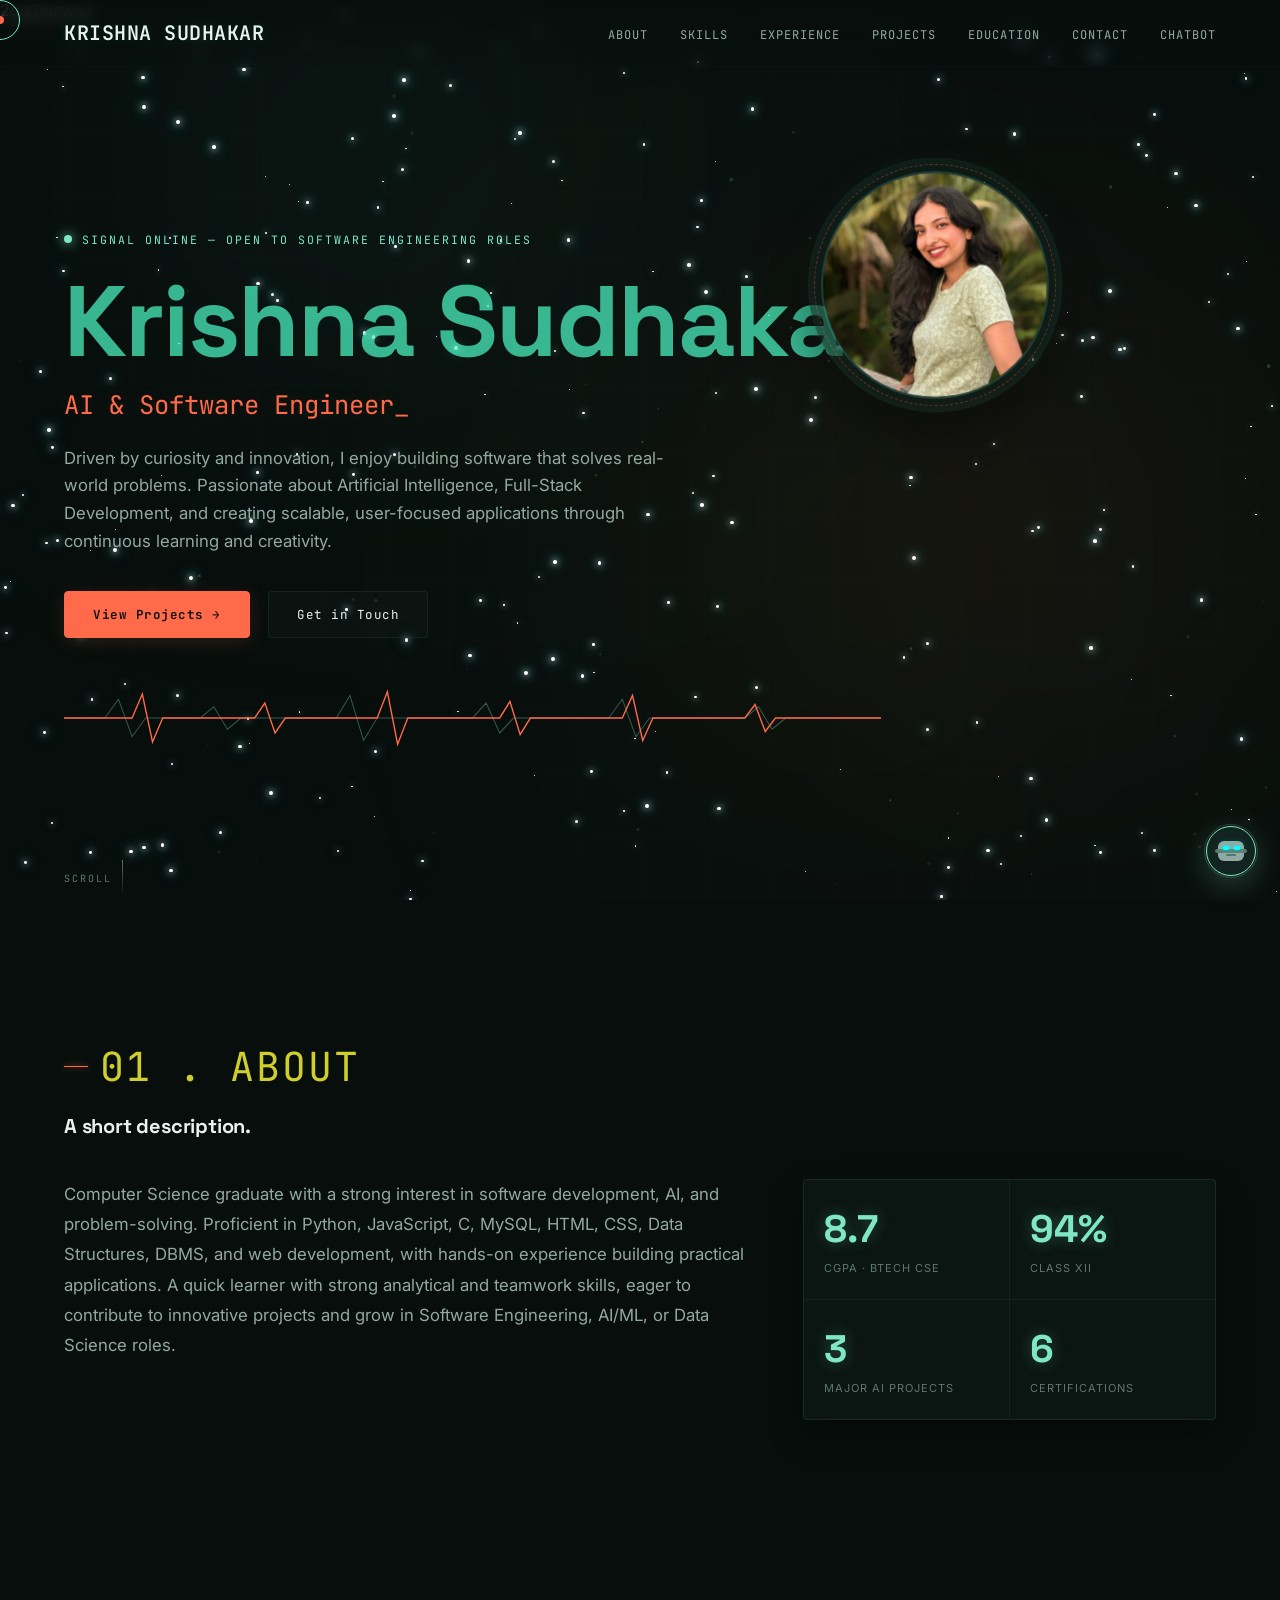
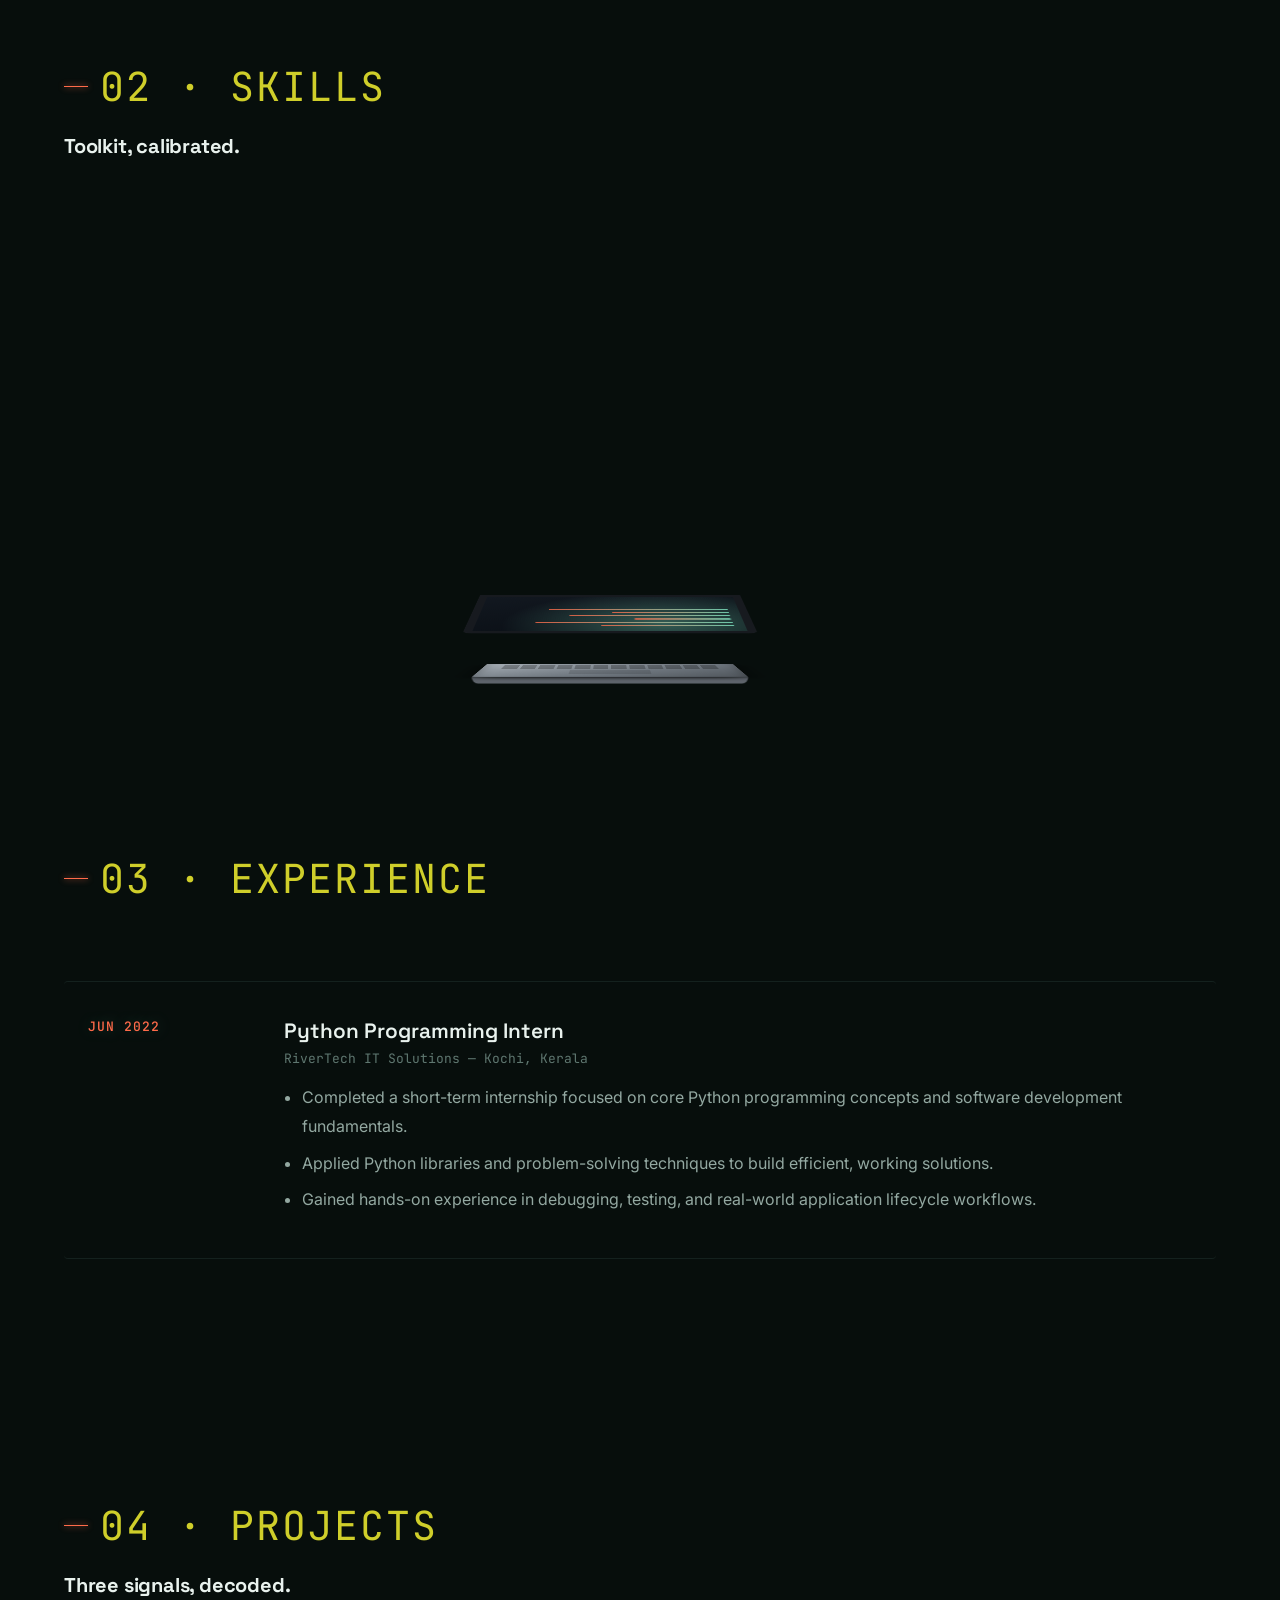
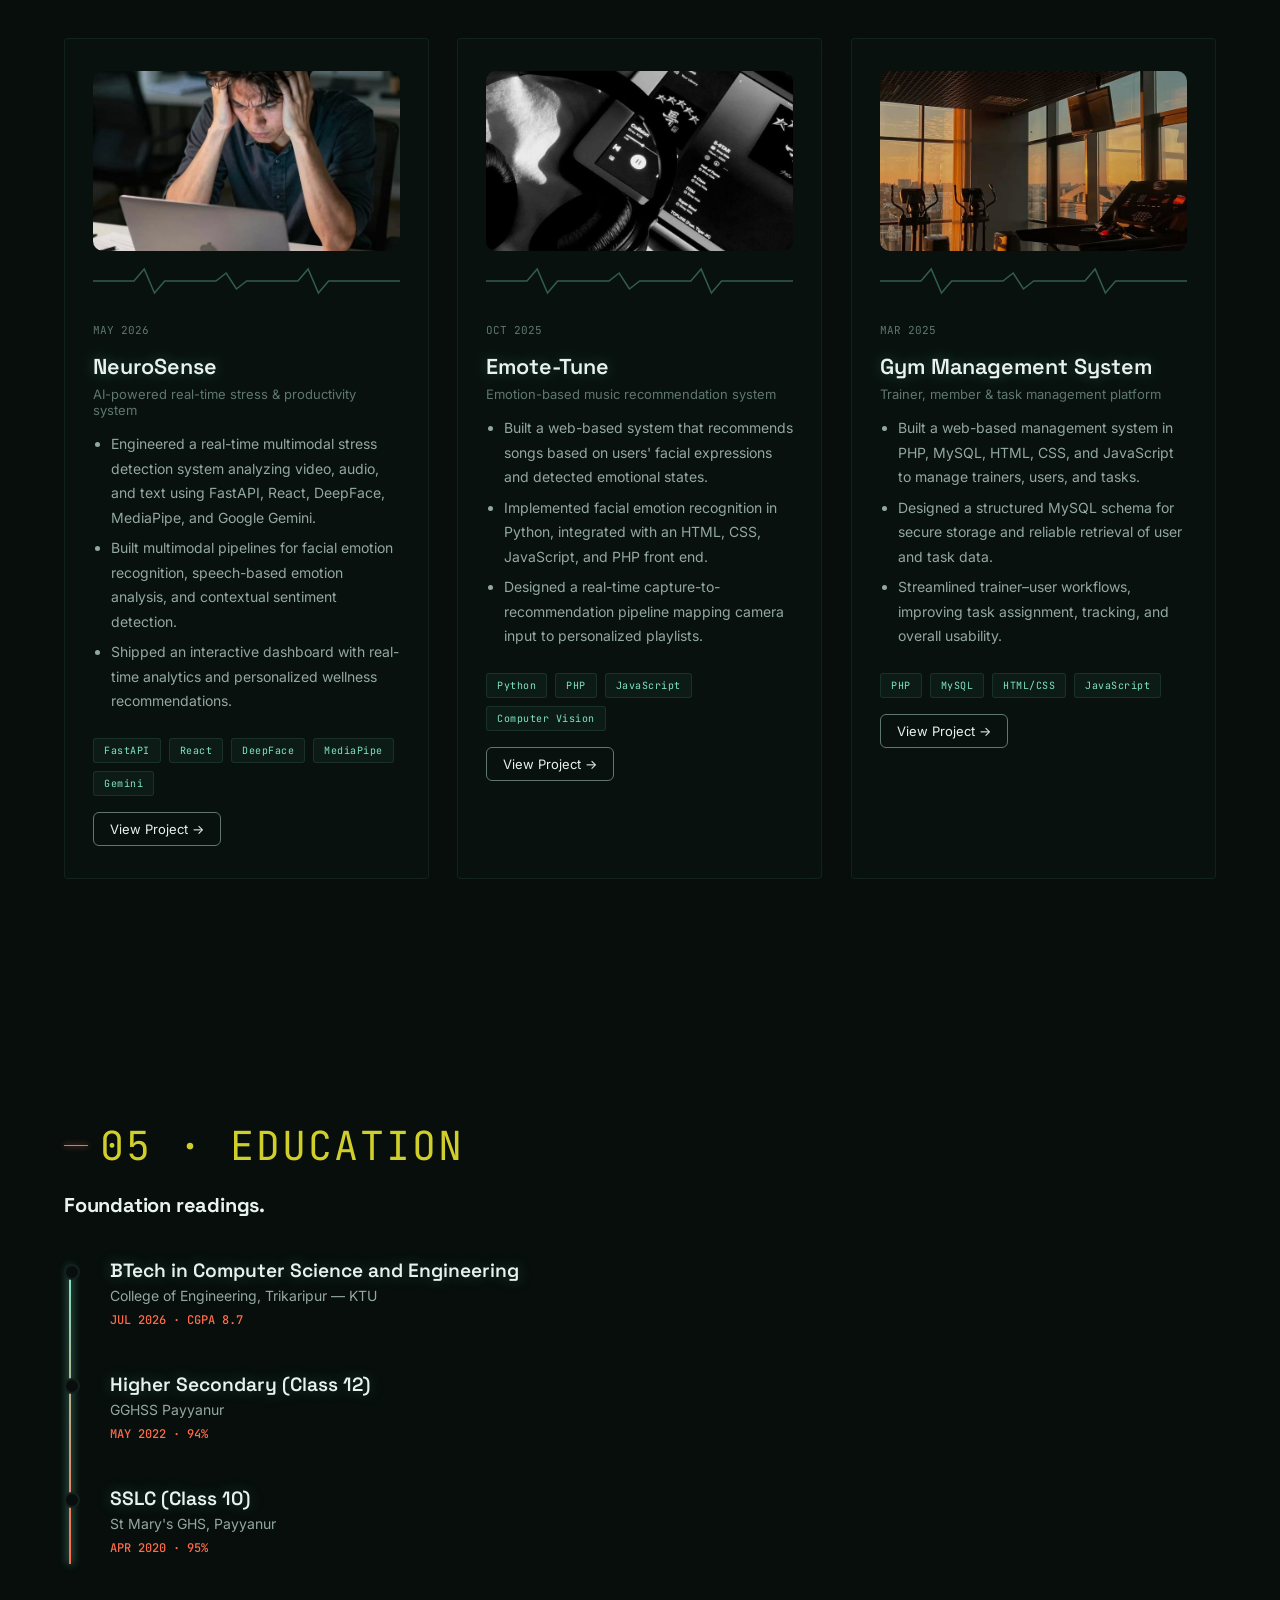
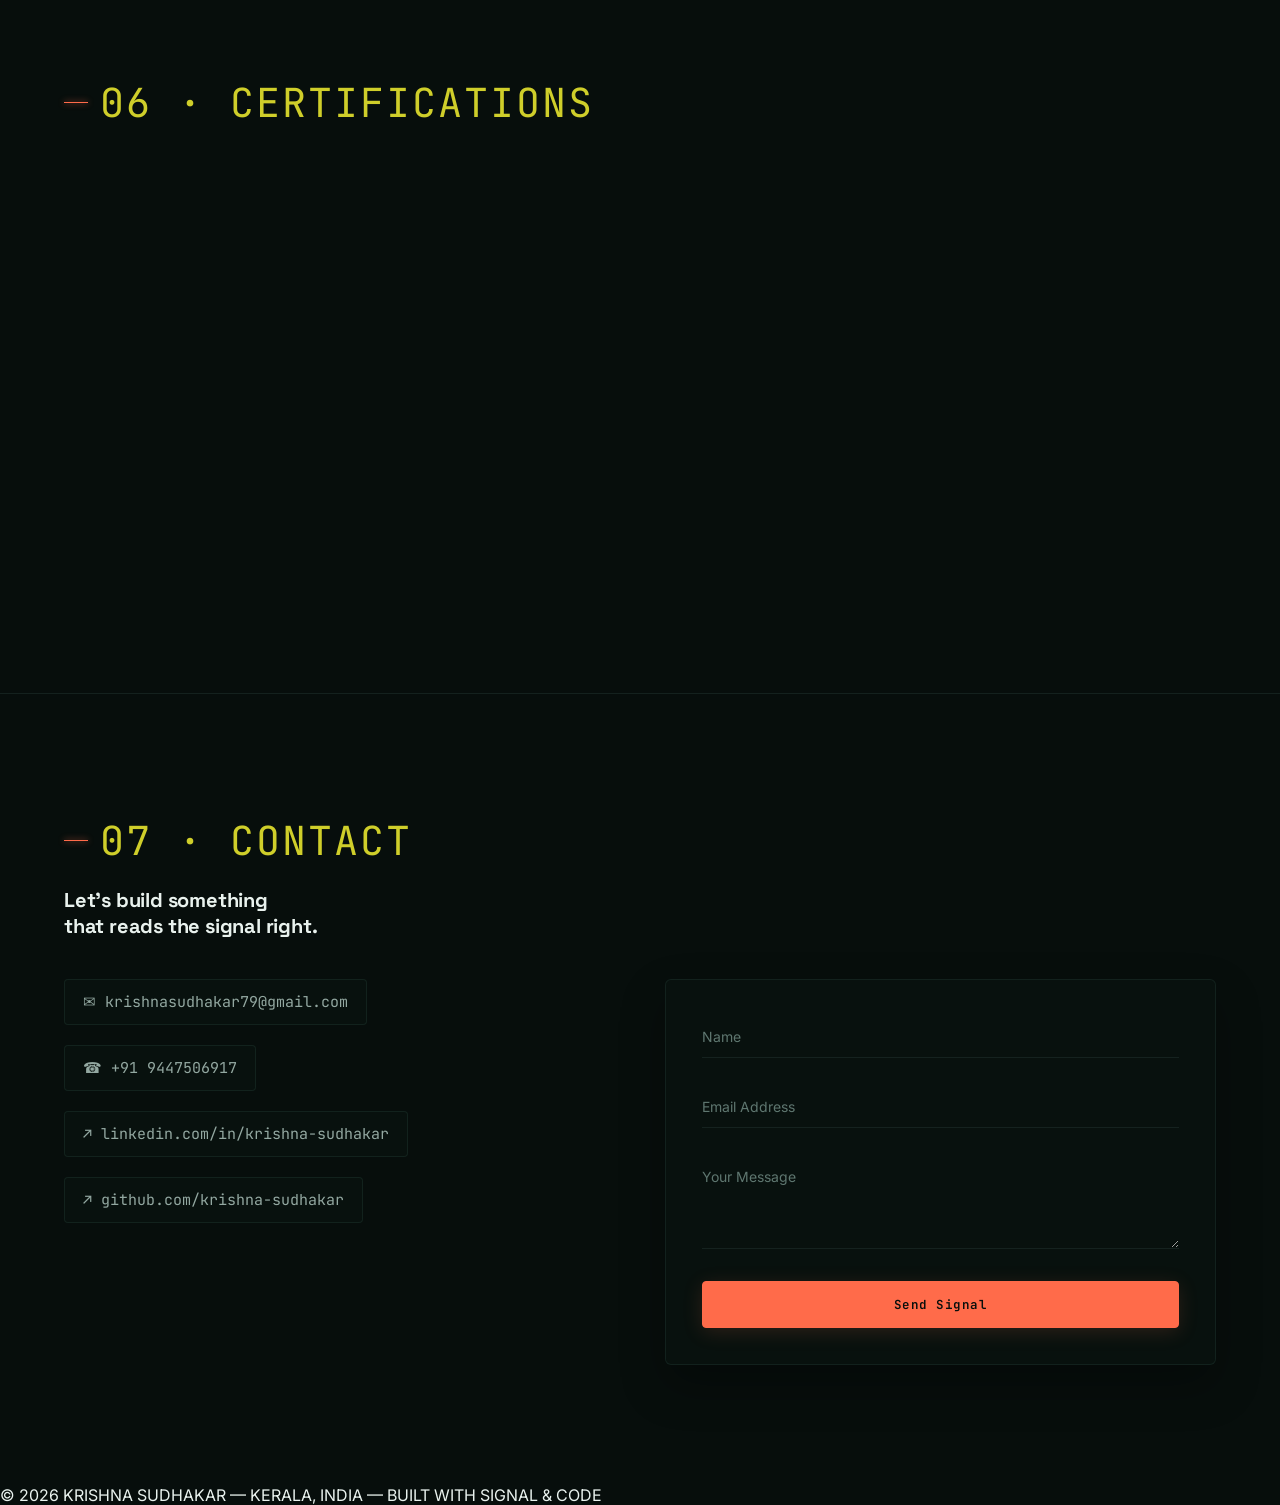
==== index.html @ f5608e8e "Add files via upload Initial portfolio upload" ====
<!DOCTYPE html>
<html lang="en">
<head>
<meta charset="UTF-8">
<meta name="viewport" content="width=device-width, initial-scale=1.0">
<title>Krishna Sudhakar — AI & Software Engineer</title>
<link rel="preconnect" href="https://fonts.googleapis.com">
<link href="https://fonts.googleapis.com/css2?family=Space+Grotesk:wght@400;500;600;700&family=JetBrains+Mono:wght@400;500;600&family=Inter:wght@400;500;600;700&display=swap" rel="stylesheet">
<link rel="stylesheet" href="style.css">
</head>
<body>
<div id="starfield"></div>2qq3wewsa

  <!-- Scroll Progress Bar -->
  <div id="scroll-progress" class="scroll-progress-bar"></div>

  <!-- Background Particle Canvas & Glow Orbs -->
  <div class="bg-effects-container">
    <div class="glow-orb orb-1"></div>
    <div class="glow-orb orb-2"></div>
    <div class="glow-orb orb-3"></div>
    <canvas id="particle-canvas"></canvas>
  </div>

  <!-- Custom Animated Cursor -->
  <div class="custom-cursor-dot" id="custom-cursor-dot"></div>
  <div class="custom-cursor-outline" id="custom-cursor-outline"></div>

  <header>
    <div class="logo">KRISHNA SUDHAKAR</div>
    <nav>
      <ul>
        <li><a href="#about" class="nav-link">About</a></li>
        <li><a href="#skills" class="nav-link">Skills</a></li>
        <li><a href="#experience" class="nav-link">Experience</a></li>
        <li><a href="#projects" class="nav-link">Projects</a></li>
        <li><a href="#education" class="nav-link">Education</a></li>
        <li><a href="#contact" class="nav-link">Contact</a></li>
        <li><a href="#" id="open-chatbot" class="nav-link">Chatbot</a></li>
      </ul>
    </nav>
  </header>

  <!-- HERO -->
  <section class="hero">
    <div class="hero-content">
      <div class="hero-eyebrow"><span class="dot"></span> SIGNAL ONLINE — OPEN TO SOFTWARE ENGINEERING ROLES</div>
      <h1 class="hero-title">Krishna <span>Sudhakar</span> </h1>
      <!-- Dynamic Typing Effect for Profession -->
      <div class="profession-typing-wrap">
        <span id="profession-typing" class="profession-text"></span><span class="typing-cursor">_</span>
      </div>
      <p class="hero-sub">Driven by curiosity and innovation, I enjoy building software that solves real-world problems. Passionate about Artificial Intelligence, Full-Stack Development, and creating scalable, user-focused applications through continuous learning and creativity.</p>
      <div class="hero-cta">
        <a href="#projects" class="btn btn-primary magnetic-btn">View Projects →</a>
        <a href="#contact" class="btn btn-ghost magnetic-btn">Get in Touch</a>
      </div>
      <div class="waveform-wrap">
        <svg viewBox="0 0 1200 80" preserveAspectRatio="none">
          <path class="wave-path dim" d="M0,40 L60,40 L80,15 L100,65 L120,40 L200,40 L220,25 L240,55 L260,40 L400,40 L420,10 L440,70 L460,40 L600,40 L620,20 L640,60 L660,40 L800,40 L820,15 L840,65 L860,40 L1000,40 L1020,25 L1040,55 L1060,40 L1200,40" />
          <path class="wave-path" d="M0,40 L100,40 L115,8 L130,72 L145,40 L280,40 L295,20 L310,60 L325,40 L460,40 L475,5 L490,75 L505,40 L640,40 L655,18 L670,62 L685,40 L820,40 L835,10 L850,70 L865,40 L1000,40 L1015,22 L1030,58 L1045,40 L1200,40" />
        </svg>
      </div>
      <div class="scroll-cue">SCROLL</div>
    </div>

    <!-- Profile Image Container with Glow and Tilt effects -->
    <div class="profile-stage reveal">
      <div class="profile-tilt-card" id="profile-card">
        <div class="profile-glow"></div>
        <div class="profile-card-inner">
          <img src="photo2.jpeg" alt="Krishna Sudhakar" class="profile-img" fetchpriority="high">
          <div class="profile-border-line"></div>
        </div>
      </div>
    </div>

    <div class="laptop-stage">
      <div class="laptop">
        <div class="base">
          <div class="face">
            <div class="keyboard">
              <!-- 4 rows x 12 keys -->
              <script>
                document.write('<span></span>'.repeat(48));
              </script>
            </div>
            <div class="trackpad"></div>
          </div>
          <div class="edge"></div>
        </div>

        <div class="screen-hinge">
          <div class="screen-back"></div>
          <div class="screen-front">
            <div class="glow"></div>
            <div class="code-line" style="top:20px; width:120px;"></div>
            <div class="code-line" style="top:34px; width:180px;"></div>
            <div class="code-line" style="top:48px; width:90px;"></div>
            <div class="code-line" style="top:62px; width:150px;"></div>
            <div class="code-line" style="top:76px; width:110px;"></div>
            <div class="code-line" style="top:90px; width:170px;"></div>
          </div>
        </div>
      </div>
    </div>

    <p class="caption"></p>
  </section>

  <!-- ABOUT -->
  <section id="about">
    <div class="section-inner">
      <div class="section-tag">01 . About</div>
      <h2 class="section-title reveal reveal-fade-up">A short description.</h2>
      <div class="about-grid">
        <div class="about-text reveal reveal-fade-left">
          <p>Computer Science graduate with a strong interest in software development, AI, and problem-solving. Proficient in Python, JavaScript, C, MySQL, HTML, CSS, Data Structures, DBMS, and web development, with hands-on experience building practical applications. A quick learner with strong analytical and teamwork skills, eager to contribute to innovative projects and grow in Software Engineering, AI/ML, or Data Science roles.</p>
        </div>
        <div class="readouts reveal reveal-fade-right">
          <div class="readout-card">
            <div class="readout"><div class="val text-glow">8.7</div><div class="label">CGPA · BTech CSE</div></div>
            <div class="readout"><div class="val text-glow">94%</div><div class="label">Class XII</div></div>
            <div class="readout"><div class="val text-glow">3</div><div class="label">Major AI Projects</div></div>
            <div class="readout"><div class="val text-glow">6</div><div class="label">Certifications</div></div>
          </div>
        </div>
      </div>
    </div>
  </section>

  <!-- SKILLS -->
  <section id="skills">
    <div class="section-inner">
      <div class="section-tag">02 · Skills</div>
      <h2 class="section-title reveal reveal-zoom-in">Toolkit, calibrated.</h2>
      <div class="skills-grid">
        <div class="skill-group reveal reveal-fade-up">
          <h3>Languages & Web</h3>
          <div class="bar-row"><div class="bar-label"><span>Python</span><span class="pct">92%</span></div><div class="bar-track"><div class="bar-fill" data-level="92"></div></div></div>
          <div class="bar-row"><div class="bar-label"><span>JavaScript</span><span class="pct">80%</span></div><div class="bar-track"><div class="bar-fill" data-level="80"></div></div></div>
          <div class="bar-row"><div class="bar-label"><span>C</span><span class="pct">75%</span></div><div class="bar-track"><div class="bar-fill" data-level="75"></div></div></div>
          <div class="bar-row"><div class="bar-label"><span>HTML / CSS / Bootstrap</span><span class="pct">85%</span></div><div class="bar-track"><div class="bar-fill" data-level="85"></div></div></div>
        </div>
        <div class="skill-group reveal reveal-fade-up" style="transition-delay: 0.1s;">
          <h3>Databases</h3>
          <div class="bar-row"><div class="bar-label"><span>MySQL</span><span class="pct">88%</span></div><div class="bar-track"><div class="bar-fill" data-level="88"></div></div></div>
          <div class="bar-row"><div class="bar-label"><span>SQL</span><span class="pct">85%</span></div><div class="bar-track"><div class="bar-fill" data-level="85"></div></div></div>
          <div class="bar-row"><div class="bar-label"><span>PostgreSQL</span><span class="pct">70%</span></div><div class="bar-track"><div class="bar-fill" data-level="70"></div></div></div>
        </div>
        <div class="skill-group reveal reveal-fade-up" style="transition-delay: 0.2s;">
          <h3>Tools</h3>
          <div class="bar-row"><div class="bar-label"><span>Git / GitHub</span><span class="pct">85%</span></div><div class="bar-track"><div class="bar-fill" data-level="85"></div></div></div>
          <div class="bar-row"><div class="bar-label"><span>Antigravity</span><span class="pct">82%</span></div><div class="bar-track"><div class="bar-fill" data-level="82"></div></div></div>
          <div class="bar-row"><div class="bar-label"><span>VS-code</span><span class="pct">80%</span></div><div class="bar-track"><div class="bar-fill" data-level="80"></div></div></div>
          <div class="bar-row"><div class="bar-label"><span>Postman</span><span class="pct">80%</span></div><div class="bar-track"><div class="bar-fill" data-level="80"></div></div></div>
          <div class="bar-row"><div class="bar-label"><span>React</span><span class="pct">80%</span></div><div class="bar-track"><div class="bar-fill" data-level="80"></div></div></div>
        </div>
      </div>
      <div class="softskills reveal reveal-fade-up">
        <div class="chip magnetic-btn">Communication</div>
        <div class="chip magnetic-btn">Teamwork & Collaboration</div>
        <div class="chip magnetic-btn">Leadership</div>
        <div class="chip magnetic-btn">Problem Solving</div>
        <div class="chip magnetic-btn">Adaptability</div>
      </div>
    </div>
  </section>

  <!-- EXPERIENCE -->
  <section id="experience">
    <div class="section-inner">
      <div class="section-tag">03 · Experience</div>
      <h2 class="section-title reveal reveal-fade-left">Field log.</h2>
      <div class="reveal reveal-fade-right">
        <div class="log-entry hover-lift">
          <div class="log-date text-glow">JUN 2022</div>
          <div>
            <div class="log-role">Python Programming Intern</div>
            <div class="log-org">RiverTech IT Solutions — Kochi, Kerala</div>
            <ul>
              <li>Completed a short-term internship focused on core Python programming concepts and software development fundamentals.</li>
              <li>Applied Python libraries and problem-solving techniques to build efficient, working solutions.</li>
              <li>Gained hands-on experience in debugging, testing, and real-world application lifecycle workflows.</li>
            </ul>
          </div>
        </div>
      </div>
    </div>
  </section>

  <!-- PROJECTS -->
  <section id="projects">
    <div class="section-inner">
      <div class="section-tag">04 · Projects</div>
      <h2 class="section-title reveal reveal-zoom-in">Three signals, decoded.</h2>
      <div class="projects-grid">

        <div class="project-card reveal reveal-fade-up tilt-card">
          <div class="card-glow"></div>
          <img src="neurosense.jpeg" alt="NeuroSense project screenshot" class="project-img">
          <svg class="mini-wave" viewBox="0 0 300 32" preserveAspectRatio="none"><path d="M0,16 L40,16 L50,4 L60,28 L70,16 L120,16 L130,8 L140,24 L150,16 L200,16 L210,4 L220,28 L230,16 L300,16"/></svg>
          <span class="project-date">MAY 2026</span>
          <div class="project-title text-glow">NeuroSense</div>
          <p style="color:var(--text-dimmer); font-size:13px; margin-bottom:14px;">AI-powered real-time stress & productivity system</p>
          <ul>
            <li>Engineered a real-time multimodal stress detection system analyzing video, audio, and text using FastAPI, React, DeepFace, MediaPipe, and Google Gemini.</li>
            <li>Built multimodal pipelines for facial emotion recognition, speech-based emotion analysis, and contextual sentiment detection.</li>
            <li>Shipped an interactive dashboard with real-time analytics and personalized wellness recommendations.</li>
          </ul>
          <div class="tag-row"><span class="tag">FastAPI</span><span class="tag">React</span><span class="tag">DeepFace</span><span class="tag">MediaPipe</span><span class="tag">Gemini</span></div>
          <a href="neurosense.html" class="project-btn">View Project →</a>
        </div>

        <div class="project-card reveal reveal-fade-up tilt-card" style="transition-delay: 0.1s;">
          <div class="card-glow"></div>
          <img src="music.jpeg" alt="Emote-Tune project screenshot" class="project-img">
          <svg class="mini-wave" viewBox="0 0 300 32" preserveAspectRatio="none"><path d="M0,16 L40,16 L50,4 L60,28 L70,16 L120,16 L130,8 L140,24 L150,16 L200,16 L210,4 L220,28 L230,16 L300,16"/></svg>
          <span class="project-date">OCT 2025</span>
          <div class="project-title text-glow">Emote-Tune</div>
          <p style="color:var(--text-dimmer); font-size:13px; margin-bottom:14px;">Emotion-based music recommendation system</p>
          <ul>
            <li>Built a web-based system that recommends songs based on users' facial expressions and detected emotional states.</li>
            <li>Implemented facial emotion recognition in Python, integrated with an HTML, CSS, JavaScript, and PHP front end.</li>
            <li>Designed a real-time capture-to-recommendation pipeline mapping camera input to personalized playlists.</li>
          </ul>
          <div class="tag-row"><span class="tag">Python</span><span class="tag">PHP</span><span class="tag">JavaScript</span><span class="tag">Computer Vision</span></div>
          <a href="emote-tune.html" class="project-btn">View Project →</a>
        </div>

        <div class="project-card reveal reveal-fade-up tilt-card" style="transition-delay: 0.2s;">
          <div class="card-glow"></div>
          <img src="gym.jpeg" alt="Gym Management System screenshot" class="project-img">
          <svg class="mini-wave" viewBox="0 0 300 32" preserveAspectRatio="none"><path d="M0,16 L40,16 L50,4 L60,28 L70,16 L120,16 L130,8 L140,24 L150,16 L200,16 L210,4 L220,28 L230,16 L300,16"/></svg>
          <span class="project-date">MAR 2025</span>
          <div class="project-title text-glow">Gym Management System</div>
          <p style="color:var(--text-dimmer); font-size:13px; margin-bottom:14px;">Trainer, member & task management platform</p>
          <ul>
            <li>Built a web-based management system in PHP, MySQL, HTML, CSS, and JavaScript to manage trainers, users, and tasks.</li>
            <li>Designed a structured MySQL schema for secure storage and reliable retrieval of user and task data.</li>
            <li>Streamlined trainer–user workflows, improving task assignment, tracking, and overall usability.</li>
          </ul>
          <div class="tag-row"><span class="tag">PHP</span><span class="tag">MySQL</span><span class="tag">HTML/CSS</span><span class="tag">JavaScript</span></div>
          <a href="gym-management.html" class="project-btn">View Project →</a>
        </div>

      </div>
    </div>
  </section>

  <!-- EDUCATION -->
  <section id="education">
    <div class="section-inner">
      <div class="section-tag">05 · Education</div>
      <h2 class="section-title reveal reveal-fade-left">Foundation readings.</h2>
      <div class="timeline-container">
        <div class="timeline-scroll-line" id="timeline-line"></div>
        <div class="timeline reveal reveal-fade-right">
          <div class="tl-item hover-lift">
            <div class="tl-degree text-glow">BTech in Computer Science and Engineering</div>
            <div class="tl-school">College of Engineering, Trikaripur — KTU</div>
            <div class="tl-meta">JUL 2026 · CGPA 8.7</div>
          </div>
          <div class="tl-item hover-lift">
            <div class="tl-degree text-glow">Higher Secondary (Class 12)</div>
            <div class="tl-school">GGHSS Payyanur</div>
            <div class="tl-meta">MAY 2022 · 94%</div>
          </div>
          <div class="tl-item hover-lift">
            <div class="tl-degree text-glow">SSLC (Class 10)</div>
            <div class="tl-school">St Mary's GHS, Payyanur</div>
            <div class="tl-meta">APR 2020 · 95%</div>
          </div>
        </div>
      </div>
    </div>
  </section>

  <!-- CERTIFICATIONS -->
  <section id="certifications">
    <div class="section-inner" style="padding-top:0;">
      <div class="section-tag">06 · Certifications</div>
      <h2 class="section-title reveal reveal-zoom-in">Verified signal sources.</h2>
      <div class="cert-list reveal reveal-fade-up">
        

      <a href="https://coursera.org/verify/Z1P3QA6TVZUS" target="_blank" class="cert cert-link hover-lift">
        <span class="cert-icon">✓</span>
        <span>Introduction to Git and GitHub — Google</span>
      </a>

      <a href="https://your-python-certificate-link" target="_blank" class="cert cert-link hover-lift">
        <span class="cert-icon">✓</span>
        <span>Basics of Python Programming — Infosys</span>
      </a>

      <a href="https://coursera.org/verify/N37RI18RXE2C" target="_blank" class="cert cert-link hover-lift">
        <span class="cert-icon">✓</span>
        <span>Programming with JavaScript — Meta</span>
      </a>

      <a href="https://your-ai-certificate-link" target="_blank" class="cert cert-link hover-lift">
        <span class="cert-icon">✓</span>
        <span>AI for Beginners — HP Life</span>
      </a>

      <a href="https://your-accenture-certificate-link" target="_blank" class="cert cert-link hover-lift">
        <span class="cert-icon">✓</span>
        <span>Digital Skills — Accenture</span>
      </a>

      <a href="https://your-workshop-certificate-link" target="_blank" class="cert cert-link hover-lift">
        <span class="cert-icon">✓</span>
        <span>Self-Driving Electric Vehicles Workshop — Techmaghi, KSUM, IEDC CET & IIT Palakkad</span>
      </a>

        
      </div>
    </div>
  </section>

  <!-- CONTACT -->
  <section id="contact" class="contact">
    <div class="section-inner">
      <div class="section-tag">07 · Contact</div>
      <h2 class="section-title reveal reveal-fade-up">Let's build something<br>that reads the signal right.</h2>
      
      <div class="contact-grid">
        <div class="contact-links reveal reveal-fade-left">
          <a href="mailto:krishnasudhakar79@gmail.com" class="magnetic-btn">✉ krishnasudhakar79@gmail.com</a>
          <a href="tel:+919447506917" class="magnetic-btn">☎ +91 9447506917</a>
          <a href="https://linkedin.com/in/krishna-sudhakar" target="_blank" rel="noopener" class="magnetic-btn">↗ linkedin.com/in/krishna-sudhakar</a>
          <a href="https://github.com/krishna-sudhakar" target="_blank" rel="noopener" class="magnetic-btn">↗ github.com/krishna-sudhakar</a>
        </div>

        <!-- Modern Glassmorphic Contact Form with animated input fields -->
        <div class="contact-form-container reveal reveal-fade-right">
          <form id="portfolio-contact-form" class="contact-form">
            <div class="form-group">
              <input type="text" id="form-name" required placeholder=" ">
              <label for="form-name">Name</label>
              <span class="input-focus-line"></span>
            </div>
            <div class="form-group">
              <input type="email" id="form-email" required placeholder=" ">
              <label for="form-email">Email Address</label>
              <span class="input-focus-line"></span>
            </div>
            <div class="form-group">
              <textarea id="form-message" required placeholder=" " rows="4"></textarea>
              <label for="form-message">Your Message</label>
              <span class="input-focus-line"></span>
            </div>
            <button type="submit" class="btn btn-primary btn-submit magnetic-btn">
              <span>Send Signal</span>
              <span class="btn-ripple-container"></span>
            </button>
          </form>
          
          <div class="form-success-message" id="form-success">
            <div class="success-icon">✓</div>
            <h3>Signal Transmitted!</h3>
            <p>Thank you for reaching out. Krishna will decode your message and respond shortly.</p>
          </div>
        </div>
      </div>
    </div>
    <footer>© 2026 KRISHNA SUDHAKAR — KERALA, INDIA — BUILT WITH SIGNAL & CODE</footer>
  </section>

  <!-- Back to Top Button -->
  <button id="back-to-top" class="back-to-top-btn" title="Back to top">
    <svg viewBox="0 0 24 24"><path d="M4 12l1.41 1.41L11 7.83V20h2V7.83l5.58 5.59L20 12l-8-8-8 8z"/></svg>
  </button>

  <!-- AI Robot Helper Widget -->
  <div  id="Chatbot" class="robot-widget-container">
    <div class="robot-widget" id="robot-toggle" title="Ask my AI helper!">
      <div class="robot-head">
        <div class="robot-ears"></div>
        <div class="robot-eyes">
          <div class="eye left"></div>
          <div class="eye right"></div>
        </div>
        <div class="robot-mouth"></div>
      </div>
      <div class="robot-body-glow"></div>
    </div>
    
    <div class="robot-chat-window" id="robot-chat">
      <div class="chat-header">
        <div class="chat-header-avatar">🤖</div>
        <div class="chat-header-info">
          <h4>Aegis-v1.0</h4>
          <p><span class="status-dot"></span> Online Assistant</p>
        </div>
        <button class="chat-close" id="chat-close">&times;</button>
      </div>
      <div class="chat-messages" id="chat-messages">
        <div class="chat-bubble bot-message">
          Hello! I'm Aegis, Krishna's AI assistant. Ask me anything about his credentials, projects, or background!
        </div>
      </div>
      <div class="chat-suggestions">
        <button class="suggestion-chip" data-question="skills">What is his tech stack?</button>
        <button class="suggestion-chip" data-question="projects">Tell me about his AI projects.</button>
        <button class="suggestion-chip" data-question="contact">How can I contact him?</button>
      </div>
      <div class="chat-input-area">
        <input type="text" id="chat-input" placeholder="Ask a question..." autocomplete="off">
        <button id="chat-send">Send</button>
      </div>
    </div>
  </div>

  <script src="script.js"></script>

</body>
</html>
---- style.css ----
:root {
  --bg: #070e0c;
  --bg-alt: #0b1512;
  --panel: rgba(18, 36, 31, 0.4);
  --panel-solid: #12241f;
  --line: rgba(34, 53, 48, 0.5);
  --text: #e9f2ee;
  --text-dim: #93a8a1;
  --text-dimmer: #5f7770;
  --signal: #ff6b4a;
  --signal-dim: rgba(255, 107, 74, 0.35);
  --signal-glow: rgba(255, 107, 74, 0.15);
  --mint: #7fe7c4;
  --mint-dim: rgba(127, 231, 196, 0.35);
  --mint-glow: rgba(127, 231, 196, 0.15);
  --amber: #ffb020;
  --glass-bg: rgba(11, 21, 18, 0.6);
  --glass-border: rgba(127, 231, 196, 0.08);
}

* {
  margin: 0;
  padding: 0;
  box-sizing: border-box;
}

html {
  scroll-behavior: smooth;
}

body {
  background: var(--bg);
  color: var(--text);
  font-family: 'Inter', sans-serif;
  overflow-x: hidden;
  overflow-y: auto;
  position: relative;
  cursor: none; /* Hide default cursor for custom cursor effect */
}
#starfield{
    position:fixed;
    top:0;
    left:0;
    width:100%;
    height:100%;
    pointer-events:none;
    overflow:hidden;
    z-index:-1;
}

.star{
    position:absolute;
    width:2px;
    height:2px;
    border-radius:50%;
    background:white;
    box-shadow:
        0 0 6px white,
        0 0 12px #7df9ff,
        0 0 18px #00ffff;
    animation:twinkle linear infinite;
}

@keyframes twinkle{

    0%,100%{
        opacity:.3;
        transform:scale(.7);
    }

    50%{
        opacity:1;
        transform:scale(1.4);
    }
}

/* Shooting Star */

.shooting-star{

    position:absolute;
    width:150px;
    height:2px;

    background:linear-gradient(
        90deg,
        white,
        rgba(0,255,255,.9),
        transparent
    );

    border-radius:50%;
    filter:drop-shadow(0 0 10px cyan);

    animation:shoot 2s linear forwards;
}

@keyframes shoot{

    from{
        transform:translate(0,0) rotate(-35deg);
        opacity:1;
    }

    to{
        transform:translate(-1200px,700px) rotate(-35deg);
        opacity:0;
    }

}

/* Subtle grid texture */
body::before {
  content: "";
  position: fixed;
  inset: 0;
  background-image:
    linear-gradient(var(--line) 1px, transparent 1px),
    linear-gradient(90deg, var(--line) 1px, transparent 1px);
  background-size: 64px 64px;
  opacity: 0.15;
  pointer-events: none;
  z-index: 0;
}

.mono {
  font-family: 'JetBrains Mono', monospace;
}

.display {
  font-family: 'Space Grotesk', sans-serif;
}

a {
  color: inherit;
  text-decoration: none;
  cursor: none;
}

button {
  cursor: none;
}

::selection {
  background: var(--signal);
  color: #0d1613;
}

/* ---------- CUSTOM CURSOR ---------- */
.custom-cursor-dot {
  width: 8px;
  height: 8px;
  background: var(--signal);
  border-radius: 50%;
  position: fixed;
  pointer-events: none;
  z-index: 10000;
  transform: translate(-50%, -50%);
  transition: width 0.15s ease, height 0.15s ease, background-color 0.15s ease;
  will-change: transform;
}

.custom-cursor-outline {
  width: 40px;
  height: 40px;
  border: 1.5px solid var(--mint);
  border-radius: 50%;
  position: fixed;
  pointer-events: none;
  z-index: 9999;
  transform: translate(-50%, -50%);
  transition: width 0.25s cubic-bezier(0.1, 0.8, 0.3, 1), 
              height 0.25s cubic-bezier(0.1, 0.8, 0.3, 1), 
              border-color 0.25s ease, 
              background-color 0.25s ease, 
              box-shadow 0.25s ease;
  will-change: transform;
}

/* Cursor Glow Hover States */
.cursor-hover-active .custom-cursor-dot {
  background-color: var(--mint);
  width: 6px;
  height: 6px;
}

.cursor-hover-active .custom-cursor-outline {
  width: 55px;
  height: 55px;
  border-color: var(--signal);
  background-color: rgba(255, 107, 74, 0.05);
  box-shadow: 0 0 15px var(--signal-dim);
}

/* ---------- BACKGROUND DYNAMIC EFFECTS ---------- */
.bg-effects-container {
  position: fixed;
  inset: 0;
  pointer-events: none;
  z-index: 0;
  overflow: hidden;
}

#particle-canvas {
  position: absolute;
  inset: 0;
  width: 100%;
  height: 100%;
  opacity: 0.4;
}

.glow-orb {
  position: absolute;
  border-radius: 50%;
  filter: blur(140px);
  opacity: 0.12;
  mix-blend-mode: screen;
  will-change: transform;
}

.orb-1 {
  width: 500px;
  height: 500px;
  background: radial-gradient(circle, var(--mint) 0%, transparent 70%);
  top: -10%;
  left: 10%;
  animation: floatBlob 25s infinite alternate ease-in-out;
}

.orb-2 {
  width: 600px;
  height: 600px;
  background: radial-gradient(circle, var(--signal) 0%, transparent 70%);
  bottom: 10%;
  right: -5%;
  animation: floatBlob 30s infinite alternate-reverse ease-in-out;
}

.orb-3 {
  width: 400px;
  height: 400px;
  background: radial-gradient(circle, var(--amber) 0%, transparent 70%);
  top: 40%;
  left: 50%;
  animation: floatBlob 20s infinite alternate ease-in-out;
}

@keyframes floatBlob {
  0% { transform: translate(0, 0) scale(1) rotate(0deg); }
  50% { transform: translate(80px, -60px) scale(1.15) rotate(180deg); }
  100% { transform: translate(-40px, 80px) scale(0.9) rotate(360deg); }
}

/* ---------- SCROLL PROGRESS BAR ---------- */
.scroll-progress-bar {
  position: fixed;
  top: 0;
  left: 0;
  height: 3px;
  width: 0%;
  background: linear-gradient(90deg, var(--mint), var(--signal));
  box-shadow: 0 0 8px var(--mint-dim);
  z-index: 1000;
  will-change: width;
}

/* ---------- NAV ---------- */
header {
  position: fixed;
  top: 0;
  left: 0;
  right: 0;
  z-index: 100;
  display: flex;
  align-items: center;
  justify-content: space-between;
  padding: 20px 5vw;
  background: linear-gradient(to bottom, rgba(7, 14, 12, 0.95), rgba(7, 14, 12, 0));
  backdrop-filter: blur(8px);
  border-bottom: 1px solid rgba(255, 255, 255, 0.02);
}

.logo {
  font-family: 'JetBrains Mono', monospace;
  font-size: 20px;
  letter-spacing: 0.5px;
  color: var(--text);
  font-weight: 600;
  position: relative;
  text-shadow: 0 0 10px rgba(2, 230, 128, 0.15);
}

nav ul {
  display: flex;
  gap: 32px;
  list-style: none;
}

nav a {
  font-family: 'JetBrains Mono', monospace;
  font-size: 12px;
  letter-spacing: 1px;
  text-transform: uppercase;
  color: var(--text-dim);
  position: relative;
  padding: 6px 0;
  transition: color 0.3s cubic-bezier(0.25, 0.8, 0.25, 1);
}

nav a::after {
  content: "";
  position: absolute;
  left: 0;
  bottom: 0;
  height: 2px;
  width: 0;
  background: linear-gradient(90deg, var(--mint), var(--signal));
  box-shadow: 0 0 8px var(--mint-dim);
  transition: width 0.3s cubic-bezier(0.25, 0.8, 0.25, 1);
}

nav a:hover {
  color: var(--text);
}

nav a:hover::after {
  width: 100%;
}

section {
  position: relative;
  z-index: 1;
}

/* ---------- HERO ---------- */
.hero {
  min-height: 100svh;
  display: grid;
  grid-template-columns: 1.15fr 0.85fr 1fr;
  align-items: center;
  gap: 30px;
  padding: 100px 5vw 60px;
  max-width: 1440px;
  margin: 0 auto;
}

.hero-content {
  display: flex;
  flex-direction: column;
}

.hero-eyebrow {
  font-family: 'JetBrains Mono', monospace;
  font-size: 11.5px;
  letter-spacing: 2px;
  text-transform: uppercase;
  color: var(--mint);
  display: flex;
  align-items: center;
  gap: 10px;
  margin-bottom: 22px;
  opacity: 0;
  animation: rise 0.8s ease forwards 0.2s;
}

.hero-eyebrow .dot {
  width: 8px;
  height: 8px;
  border-radius: 50%;
  background: var(--mint);
  box-shadow: 0 0 12px var(--mint);
  animation: blink 1.8s infinite ease-in-out;
}

h1.hero-title {
  font-family: 'Space Grotesk', sans-serif;
  font-weight: 750;
  color:#4af5c2b9;
  font-size: 100px;
  line-height: 1.05;
  letter-spacing: -0.02em;
  white-space: nowrap;
  opacity: 0;
  animation: rise 0.9s ease forwards 0.4s;
  

}
.hero-title span {
    display: inline;
}

.profession-typing-wrap {
  font-family: 'JetBrains Mono', monospace;
  font-size: clamp(1rem, 2.2vw, 1.6rem);
  color: var(--signal);
  margin-top: 14px;
  height: 35px;
  display: flex;
  align-items: center;
  text-shadow: 0 0 15px var(--signal-glow);
  opacity: 0;
  animation: rise 0.9s ease forwards 0.5s;
}

.typing-cursor {
  animation: blink 1s infinite step-end;
}

.hero-sub {
  max-width: 600px;
  margin-top: 22px;
  font-size: 1.05rem;
  line-height: 1.65;
  color: var(--text-dim);
  opacity: 0;
  animation: rise 0.9s ease forwards 0.6s;
}

.hero-cta {
  margin-top: 36px;
  display: flex;
  gap: 18px;
  flex-wrap: wrap;
  opacity: 0;
  animation: rise 0.9s ease forwards 0.8s;
  z-index: 10;
}

.btn {
  font-family: 'JetBrains Mono', monospace;
  font-size: 12.5px;
  letter-spacing: 0.5px;
  padding: 14px 28px;
  border-radius: 4px;
  border: 1px solid var(--line);
  transition: all 0.3s cubic-bezier(0.25, 0.8, 0.25, 1);
  display: inline-flex;
  align-items: center;
  gap: 10px;
  position: relative;
  overflow: hidden;
  background: transparent;
  will-change: transform, box-shadow;
}

.btn-primary {
  background: var(--signal);
  border-color: var(--signal);
  color: #070e0c;
  font-weight: 600;
  box-shadow: 0 4px 20px var(--signal-glow);
}

.btn-primary:hover {
  background: transparent;
  color: var(--signal);
  box-shadow: 0 6px 24px var(--signal-dim);
  transform: translateY(-2px);
}

.btn-ghost {
  color: var(--text);
  background: rgba(255, 255, 255, 0.02);
  border-color: var(--line);
  backdrop-filter: blur(5px);
}

.btn-ghost:hover {
  border-color: var(--mint);
  color: var(--mint);
  background: rgba(127, 231, 196, 0.05);
  box-shadow: 0 6px 24px var(--mint-glow);
  transform: translateY(-2px);
}

/* Waveform anim */
.waveform-wrap {
  margin-top: 50px;
  width: 100%;
  opacity: 0;
  animation: rise 1s ease forwards 1s;
}

.waveform-wrap svg {
  width: 100%;
  height: 60px;
  display: block;
}

.wave-path {
  fill: none;
  stroke: var(--signal);
  stroke-width: 2;
  stroke-linecap: round;
  stroke-dasharray: 2000;
  stroke-dashoffset: 2000;
  animation: draw 2.8s cubic-bezier(.4, 0, .2, 1) forwards 1.1s;
}

.wave-path.dim {
  stroke: var(--mint-dim);
  stroke-width: 1.5;
  animation-delay: 1.3s;
}

@keyframes draw {
  to { stroke-dashoffset: 0; }
}

@keyframes rise {
  from { opacity: 0; transform: translateY(20px); }
  to { opacity: 1; transform: translateY(0); }
}

.scroll-cue {
  position: absolute;
  bottom: 24px;
  left: 5vw;
  font-family: 'JetBrains Mono', monospace;
  font-size: 10px;
  color: var(--text-dimmer);
  letter-spacing: 2px;
  display: flex;
  align-items: center;
  gap: 10px;
}

.scroll-cue::after {
  content: "";
  width: 1px;
  height: 36px;
  background: linear-gradient(var(--text-dimmer), transparent);
  animation: scrolldown 1.8s infinite ease-in-out;
}

@keyframes scrolldown {
  0% { transform: scaleY(0); transform-origin: top; }
  50% { transform: scaleY(1); transform-origin: top; }
  51% { transform-origin: bottom; }
  100% { transform: scaleY(0); transform-origin: bottom; }
}

/* ---------- HERO PROFILE CARD ---------- */
.profile-stage {
  display: flex;
  align-items: center;
  justify-content: center;
  perspective: 1200px;
  padding: 20px 0;
  z-index: 1000;
  right:220px;
  top:120px;
  position: absolute;
}

.profile-tilt-card {
  position: relative;
  width: 250px;
  height: 250px;
  transform-style: preserve-3d;
  animation: floatCard 6s ease-in-out infinite;
  will-change: transform;
}

.profile-glow {
  position: absolute;
  inset: -15px;
  background: radial-gradient(circle, var(--mint-dim) 0%, transparent 70%);
  opacity: 0.7;
  filter: blur(15px);
  z-index: 0;
  pointer-events: none;
  animation: pulse-glow 3s infinite ease-in-out alternate;
}

@keyframes pulse-glow {
  0% { transform: scale(0.92); opacity: 0.5; }
  100% { transform: scale(1.08); opacity: 0.9; }
}

.profile-card-inner {
  position: relative;
  width: 100%;
  height: 100%;
  background: var(--glass-bg);
  border: 1px solid var(--glass-border);
  backdrop-filter: blur(10px);
  border-radius: 50%;
  overflow: hidden;
  box-shadow: 0 20px 40px rgba(0, 0, 0, 0.4),
              inset 0 0 20px rgba(127, 231, 196, 0.1);
  transform: translateZ(20px);
  display: flex;
  align-items: center;
  justify-content: center;
}

.profile-img {
  width: 90%;
  height: 90%;
  object-fit: cover;
  border-radius: 50%;
  border: 2px solid rgba(127, 231, 196, 0.2);
  transition: transform 0.5s ease;
  transform: translateZ(10px);
}

.profile-border-line {
  position: absolute;
  inset: 5px;
  border-radius: 50%;
  border: 1px dashed rgba(255, 107, 74, 0.4);
  animation: rotateCircle 20s linear infinite;
  pointer-events: none;
}

@keyframes rotateCircle {
  from { transform: rotate(0deg); }
  to { transform: rotate(360deg); }
}

@keyframes floatCard {
  0%, 100% { transform: translateY(0px) rotate(0deg); }
  50% { transform: translateY(-12px) rotate(1deg); }
}

/* ---------- 3D LAPTOP STAGE ---------- */
.hero .laptop-stage {
  height: auto;
  min-height: 280px;
}

.laptop-stage {
  width: 100%;
  display: flex;
  align-items: center;
  justify-content: center;
  background: transparent;
  perspective: 1400px;
  z-index: 10;
  position:absolute;
  right:30px;
  top:2000px;
}

.laptop {
  position: relative;
  width: 260px;
  height: 170px;
  transform-style: preserve-3d;
  animation: spinY 12s linear infinite;
  will-change: transform;
}

.laptop:hover {
  animation-play-state: paused;
}

@keyframes spinY {
  from { transform: rotateX(-18deg) rotateY(0deg); }
  to   { transform: rotateX(-18deg) rotateY(360deg); }
}

/* Laptop keyboard and screen details */
.base {
  position: absolute;
  width: 260px;
  height: 170px;
  top: 110px;
  transform-style: preserve-3d;
  transform: rotateX(90deg);
}

.base .face {
  position: absolute;
  width: 260px;
  height: 170px;
  background: linear-gradient(135deg, #a8b0b8 0%, #6d757d 60%, #4f555b 100%);
  border-radius: 8px;
  box-shadow: inset 0 0 15px rgba(0, 0, 0, 0.3),
              0 15px 30px rgba(0, 0, 0, 0.6);
}

.base .edge {
  position: absolute;
  width: 260px;
  height: 6px;
  background: #5d636b;
  bottom: -6px;
  transform-origin: top;
  transform: rotateX(-90deg);
  border-radius: 0 0 8px 8px;
}

.trackpad {
  position: absolute;
  width: 80px;
  height: 50px;
  top: 85px;
  left: 90px;
  background: rgba(0, 0, 0, 0.12);
  border-radius: 4px;
}

.keyboard {
  position: absolute;
  top: 15px;
  left: 20px;
  width: 220px;
  height: 55px;
  display: grid;
  grid-template-columns: repeat(12, 1fr);
  grid-gap: 3px;
}

.keyboard span {
  background: rgba(0, 0, 0, 0.25);
  border-radius: 1px;
}

.screen-hinge {
  position: absolute;
  width: 260px;
  height: 170px;
  top: -50px;
  transform-style: preserve-3d;
  transform-origin: bottom center;
  transform: rotateX(-100deg);
}

.screen-back {
  position: absolute;
  width: 260px;
  height: 170px;
  background: linear-gradient(135deg, #a8b0b8 0%, #6d757d 50%, #4f555b 100%);
  border-radius: 8px 8px 3px 3px;
  backface-visibility: hidden;
}

.screen-front {
  position: absolute;
  width: 260px;
  height: 170px;
  background: #090e14;
  border: 8px solid #171a1f;
  border-radius: 8px 8px 3px 3px;
  box-sizing: border-box;
  transform: rotateY(180deg);
  backface-visibility: hidden;
  overflow: hidden;
}

.screen-front .glow {
  position: absolute;
  inset: 0;
  background:
    radial-gradient(circle at 30% 20%, rgba(127, 231, 196, 0.35), transparent 70%),
    linear-gradient(160deg, #090e14 0%, #121820 100%);
}

.screen-front .code-line {
  position: absolute;
  left: 10px;
  height: 5px;
  border-radius: 2px;
  background: linear-gradient(90deg, var(--mint), var(--signal));
  opacity: 0.8;
  animation: codeScan 3s infinite ease-in-out alternate;
}

@keyframes codeScan {
  0% { opacity: 0.4; }
  100% { opacity: 0.95; }
}

.caption {
  grid-column: 3;
  margin-top: 10px;
}

/* ---------- SECTION SCAFFOLDING ---------- */
.project-img {
  width: 100%;
  height: 180px;
  object-fit: cover;
  border-radius: 10px;
  margin-bottom: 14px;
  display: block;
}

.project-btn {
  display: inline-block;
  margin-top: 16px;
  padding: 8px 16px;
  border: 1px solid var(--text-dimmer, #888);
  border-radius: 6px;
  color: inherit;
  text-decoration: none;
  font-size: 13px;
  transition: background 0.2s, transform 0.2s;
}

.project-btn:hover {
  background: var(--text-glow, #fff);
  color: var(--bg, #000);
  transform: translateX(4px);
}
.section-inner {
  max-width: 1400px;
  margin: 0 auto;
  padding: 120px 5vw;
  position: relative;
}

.section-tag {
  font-family: 'JetBrains Mono', monospace;
  font-size: 40px;
  font-weight: 6000px;
  letter-spacing: 2px;
  text-transform: uppercase;
  color: rgba(255, 252, 50, 0.808);
  display: flex;
  align-items: center;
  gap: 12px;
  margin-bottom: 20px;
}

.section-tag::before {
  content: "";
  width: 24px;
  height: 1px;
  background: var(--signal);
  box-shadow: 0 0 6px var(--signal);
}

h2.section-title {
  font-family: 'Space Grotesk', sans-serif;
  font-weight: 700;
  font-size: 20px;
  letter-spacing: -0.01em;
  margin-bottom: 30px;
  color: var(--text);
}

/* ---------- SCROLL REVEALS ---------- */
.reveal {
  opacity: 0;
  transform: translateY(30px);
  transition: opacity 0.8s cubic-bezier(0.16, 1, 0.3, 1), 
              transform 0.8s cubic-bezier(0.16, 1, 0.3, 1);
  will-change: transform, opacity;
}

.reveal-fade-up {
  transform: translateY(20px);
}

.reveal-fade-left {
  transform: translateX(-40px);
}

.reveal-fade-right {
  transform: translateX(40px);
}

.reveal-zoom-in {
  transform: scale(0.92);
}

.reveal.visible {
  opacity: 1;
  transform: translate(0) scale(1);
}

/* ---------- ABOUT ---------- */
.about-grid {
  display: grid;
  grid-template-columns: 1.25fr 0.75fr;
  gap: 50px;
  margin-top: 40px;
}

.about-text p {
  color: var(--text-dim);
  font-size: 1.05rem;
  line-height: 1.8;
  margin-bottom: 18px;
}

.readout-card {
  display: grid;
  grid-template-columns: 1fr 1fr;
  gap: 1px;
  background: var(--line);
  border: 1px solid var(--line);
  box-shadow: 0 15px 35px rgba(0, 0, 0, 0.3);
  border-radius: 4px;
  overflow: hidden;
}

.readout {
  background: var(--bg-alt);
  padding: 24px 20px;
  transition: background-color 0.3s ease;
  display: flex;
  flex-direction: column;
  justify-content: center;
}

.readout:hover {
  background: var(--panel-solid);
}

.readout .val {
  font-family: 'Space Grotesk', sans-serif;
  font-size: clamp(1.8rem, 3vw, 2.5rem);
  font-weight: 700;
  color: var(--mint);
}

.readout .label {
  font-size: 11px;
  letter-spacing: 1px;
  text-transform: uppercase;
  color: var(--text-dimmer);
  margin-top: 8px;
}

.text-glow {
  text-shadow: 0 0 15px rgba(127, 231, 196, 0.3);
}

/* ---------- SKILLS ---------- */
.skills-grid {
  display: grid;
  grid-template-columns: repeat(auto-fit, minmax(280px, 1fr));
  gap: 30px;
  margin-top: 40px;
}

.skill-group {
  background: var(--glass-bg);
  border: 1px solid var(--glass-border);
  backdrop-filter: blur(8px);
  padding: 30px 24px;
  border-radius: 4px;
  box-shadow: 0 15px 35px rgba(0, 0, 0, 0.2);
  transition: border-color 0.3s ease, box-shadow 0.3s ease, transform 0.3s ease;
}

.skill-group:hover {
  border-color: var(--mint-dim);
  box-shadow: 0 20px 40px var(--mint-glow);
  transform: translateY(-4px);
}

.skill-group h3 {
  font-family: 'JetBrains Mono', monospace;
  font-size: 12px;
  letter-spacing: 1.5px;
  text-transform: uppercase;
  color: var(--text);
  margin-bottom: 24px;
  border-bottom: 1px solid var(--line);
  padding-bottom: 10px;
}

.bar-row {
  margin-bottom: 18px;
}

.bar-row:last-child {
  margin-bottom: 0;
}

.bar-label {
  display: flex;
  justify-content: space-between;
  font-size: 13px;
  color: var(--text-dim);
  margin-bottom: 8px;
  font-family: 'JetBrains Mono', monospace;
}

.bar-label .pct {
  color: var(--mint);
}

.bar-track {
  height: 5px;
  background: var(--line);
  border-radius: 3px;
  overflow: hidden;
  position: relative;
}

.bar-fill {
  height: 100%;
  width: 0%;
  background: linear-gradient(90deg, var(--mint), var(--signal));
  border-radius: 3px;
  transition: width 1.5s cubic-bezier(0.16, 1, 0.3, 1);
  box-shadow: 0 0 8px var(--mint-dim);
}

.softskills {
  display: flex;
  flex-wrap: wrap;
  gap: 12px;
  margin-top: 40px;
}

.chip {
  font-family: 'JetBrains Mono', monospace;
  font-size: 12px;
  letter-spacing: 0.5px;
  padding: 10px 18px;
  background: var(--glass-bg);
  border: 1px solid var(--glass-border);
  backdrop-filter: blur(5px);
  color: var(--text-dim);
  border-radius: 4px;
  transition: all 0.3s cubic-bezier(0.25, 0.8, 0.25, 1);
  will-change: transform, border-color, color;
}

.chip:hover {
  border-color: var(--mint);
  color: var(--mint);
  box-shadow: 0 8px 20px var(--mint-glow);
  transform: translateY(-2px);
}

/* ---------- EXPERIENCE & GENERAL LIFTS ---------- */
.hover-lift {
  transition: transform 0.4s cubic-bezier(0.16, 1, 0.3, 1),
              box-shadow 0.4s cubic-bezier(0.16, 1, 0.3, 1),
              background-color 0.4s ease;
  will-change: transform;
}

.hover-lift:hover {
  transform: translateY(-5px);
  box-shadow: 0 15px 35px rgba(0, 0, 0, 0.3);
}

.log-entry {
  display: grid;
  grid-template-columns: 160px 1fr;
  gap: 36px;
  padding: 36px 24px;
  border-top: 1px solid var(--line);
  background: transparent;
  border-radius: 4px;
}

.log-entry:last-child {
  border-bottom: 1px solid var(--line);
}

.log-entry:hover {
  background: var(--glass-bg);
  border-color: var(--mint-dim);
}

.log-date {
  font-family: 'JetBrains Mono', monospace;
  font-size: 13px;
  color: var(--signal);
  font-weight: 500;
  letter-spacing: 1px;
}

.log-role {
  font-family: 'Space Grotesk', sans-serif;
  font-size: 1.3rem;
  font-weight: 600;
  margin-bottom: 6px;
  color: var(--text);
}

.log-org {
  color: var(--text-dimmer);
  font-size: 13px;
  margin-bottom: 16px;
  font-family: 'JetBrains Mono', monospace;
}

.log-entry ul {
  padding-left: 18px;
  color: var(--text-dim);
  line-height: 1.8;
}

.log-entry li {
  margin-bottom: 8px;
}

/* ---------- PROJECTS ---------- */
.projects-grid {
  display: grid;
  grid-template-columns: repeat(auto-fit, minmax(340px, 1fr));
  gap: 28px;
  margin-top: 40px;
}

.project-card {
  background: var(--glass-bg);
  border: 1px solid var(--glass-border);
  backdrop-filter: blur(8px);
  padding: 32px 28px;
  border-radius: 4px;
  position: relative;
  overflow: hidden;
  transition: border-color 0.4s cubic-bezier(0.16, 1, 0.3, 1), 
              transform 0.4s cubic-bezier(0.16, 1, 0.3, 1), 
              box-shadow 0.4s cubic-bezier(0.16, 1, 0.3, 1);
  transform-style: preserve-3d;
  will-change: transform, box-shadow;
}

.project-card:hover {
  border-color: var(--signal-dim);
  transform: translateY(-8px) scale(1.01);
  box-shadow: 0 20px 45px rgba(255, 107, 74, 0.08);
}

.card-glow {
  position: absolute;
  width: 250px;
  height: 250px;
  background: radial-gradient(circle, rgba(127, 231, 196, 0.05) 0%, transparent 70%);
  border-radius: 50%;
  pointer-events: none;
  z-index: 0;
  transform: translate(-50%, -50%);
  opacity: 0;
  transition: opacity 0.5s ease;
}

.project-card:hover .card-glow {
  opacity: 1;
}

.project-card .mini-wave {
  width: 100%;
  height: 32px;
  margin-bottom: 22px;
  position: relative;
  z-index: 1;
}

.project-card .mini-wave path {
  fill: none;
  stroke: var(--mint-dim);
  stroke-width: 1.5;
  transition: stroke 0.4s ease;
}

.project-card:hover .mini-wave path {
  stroke: var(--signal);
}

.project-title {
  font-family: 'Space Grotesk', sans-serif;
  font-size: 1.35rem;
  font-weight: 600;
  margin-bottom: 6px;
  color: var(--text);
  transform: translateZ(15px);
}

.project-date {
  font-family: 'JetBrains Mono', monospace;
  font-size: 11px;
  color: var(--text-dimmer);
  margin-bottom: 16px;
  display: block;
}

.project-card ul {
  padding-left: 18px;
  color: var(--text-dim);
  font-size: 14px;
  line-height: 1.75;
  position: relative;
  z-index: 1;
}

.project-card li {
  margin-bottom: 6px;
}

.tag-row {
  display: flex;
  flex-wrap: wrap;
  gap: 8px;
  margin-top: 24px;
  position: relative;
  z-index: 1;
}

.tag {
  font-family: 'JetBrains Mono', monospace;
  font-size: 10px;
  letter-spacing: 0.5px;
  padding: 5px 10px;
  background: rgba(18, 36, 31, 0.6);
  border: 1px solid rgba(127, 231, 196, 0.1);
  color: var(--mint);
  border-radius: 3px;
  transition: background-color 0.3s ease, border-color 0.3s ease;
}

.project-card:hover .tag {
  background: rgba(255, 107, 74, 0.05);
  border-color: rgba(255, 107, 74, 0.2);
}

/* ---------- EDUCATION TIMELINE ---------- */
.timeline-container {
  position: relative;
  margin-top: 40px;
}

.timeline-scroll-line {
  position: absolute;
  left: 5px;
  top: 8px;
  bottom: 8px;
  width: 2px;
  background: var(--line);
  z-index: 1;
}

.timeline-scroll-line::after {
  content: "";
  position: absolute;
  top: 0;
  left: 0;
  width: 100%;
  height: 0%;
  background: linear-gradient(to bottom, var(--mint), var(--signal));
  box-shadow: 0 0 8px var(--mint);
  z-index: 2;
  transition: height 0.1s ease;
}

.timeline {
  padding-left: 36px;
  position: relative;
  z-index: 2;
}

.tl-item {
  position: relative;
  padding-bottom: 44px;
  background: transparent;
  padding-left: 10px;
  border-radius: 4px;
}

.tl-item:last-child {
  padding-bottom: 0;
}

.tl-item::before {
  content: "";
  position: absolute;
  left: -36px;
  top: 6px;
  width: 12px;
  height: 12px;
  border-radius: 50%;
  background: var(--bg);
  border: 2px solid var(--line);
  z-index: 3;
  transition: border-color 0.4s ease, box-shadow 0.4s ease, background-color 0.4s ease;
}

.tl-item:hover::before {
  border-color: var(--mint);
  box-shadow: 0 0 10px var(--mint);
  background-color: var(--mint);
}

.tl-degree {
  font-family: 'Space Grotesk', sans-serif;
  font-weight: 600;
  font-size: 1.2rem;
  color: var(--text);
}

.tl-school {
  color: var(--text-dim);
  font-size: 14px;
  margin-top: 4px;
}

.tl-meta {
  font-family: 'JetBrains Mono', monospace;
  font-size: 12px;
  color: var(--signal);
  margin-top: 8px;
  font-weight: 500;
}

/* ---------- CERTS ---------- */
.cert-list {
  display: flex;
  flex-wrap: wrap;
  gap: 14px;
  margin-top: 40px;
}

.cert {
  display: flex;
  align-items: center;
  gap: 12px;
  border: 1px solid var(--glass-border);
  padding: 14px 22px;
  background: var(--glass-bg);
  backdrop-filter: blur(5px);
  font-size: 14px;
  border-radius: 4px;
}

.cert .cert-icon {
  color: var(--signal);
  font-family: 'JetBrains Mono', monospace;
  font-weight: bold;
  text-shadow: 0 0 8px var(--signal-dim);
}
.cert-link {
    display: flex;
    align-items: center;
    gap: 12px;
    width: 100%;
    text-decoration: none;
    color: inherit;
    transition: all 0.3s ease;
}

.cert-link:hover {
    color: #06e115e0; /* Match your portfolio accent color */
}

.cert-link:visited {
    color: inherit;
}

.cert-link .cert-icon {
    flex-shrink: 0;
}

/* ---------- CONTACT GRID & FORM ---------- */
.contact {
  text-align: left;
  border-top: 1px solid var(--line);
}

.contact-grid {
  display: grid;
  grid-template-columns: 1fr 1fr;
  gap: 50px;
  margin-top: 40px;
  align-items: start;
}

.contact h2 {
  max-width: 700px;
}

.contact-links {
  display: flex;
  flex-direction: column;
  gap: 20px;
}

.contact-links a {
  font-family: 'JetBrains Mono', monospace;
  font-size: 15px;
  color: var(--text-dim);
  display: flex;
  align-items: center;
  gap: 12px;
  padding: 12px 18px;
  background: var(--glass-bg);
  border: 1px solid var(--glass-border);
  backdrop-filter: blur(5px);
  border-radius: 4px;
  width: max-content;
  transition: all 0.3s cubic-bezier(0.25, 0.8, 0.25, 1);
  will-change: transform, color, border-color;
}

.contact-links a:hover {
  color: var(--signal);
  border-color: var(--signal);
  box-shadow: 0 8px 25px var(--signal-glow);
  transform: translateX(5px);
}

/* Contact Form */
.contact-form-container {
  background: var(--glass-bg);
  border: 1px solid var(--glass-border);
  backdrop-filter: blur(10px);
  padding: 36px;
  border-radius: 6px;
  box-shadow: 0 20px 45px rgba(0, 0, 0, 0.3);
  position: relative;
  overflow: hidden;
}

.contact-form {
  transition: opacity 0.4s ease, transform 0.4s ease;
}

.contact-form.hidden {
  opacity: 0;
  transform: translateY(-20px);
  pointer-events: none;
}

.form-group {
  position: relative;
  margin-bottom: 28px;
}

.form-group input,
.form-group textarea {
  width: 100%;
  padding: 12px 0;
  background: transparent;
  border: none;
  border-bottom: 1.5px solid var(--line);
  color: var(--text);
  font-size: 14px;
  font-family: inherit;
  outline: none;
  transition: border-color 0.3s ease;
}

.form-group label {
  position: absolute;
  left: 0;
  top: 12px;
  color: var(--text-dimmer);
  font-size: 14px;
  pointer-events: none;
  transition: all 0.3s cubic-bezier(0.25, 0.8, 0.25, 1);
}

.form-group input:focus ~ label,
.form-group input:not(:placeholder-shown) ~ label,
.form-group textarea:focus ~ label,
.form-group textarea:not(:placeholder-shown) ~ label {
  top: -12px;
  font-size: 11px;
  color: var(--mint);
  letter-spacing: 0.5px;
}

.input-focus-line {
  position: absolute;
  bottom: 0;
  left: 50%;
  width: 0%;
  height: 1.5px;
  background: linear-gradient(90deg, var(--mint), var(--signal));
  transition: width 0.4s cubic-bezier(0.25, 0.8, 0.25, 1), 
              left 0.4s cubic-bezier(0.25, 0.8, 0.25, 1);
}

.form-group input:focus ~ .input-focus-line,
.form-group textarea:focus ~ .input-focus-line {
  width: 100%;
  left: 0;
}

.btn-submit {
  width: 100%;
  justify-content: center;
}

.btn-ripple-container {
  position: absolute;
  inset: 0;
  pointer-events: none;
  overflow: hidden;
}

.ripple {
  position: absolute;
  background: rgba(255, 255, 255, 0.35);
  border-radius: 50%;
  transform: translate(-50%, -50%) scale(0);
  animation: rippleAnim 0.6s ease-out;
  pointer-events: none;
}

@keyframes rippleAnim {
  to {
    transform: translate(-50%, -50%) scale(2.5);
    opacity: 0;
  }
}

/* Form Success */
.form-success-message {
  position: absolute;
  inset: 0;
  display: flex;
  flex-direction: column;
  align-items: center;
  justify-content: center;
  padding: 36px;
  text-align: center;
  opacity: 0;
  transform: translateY(20px);
  pointer-events: none;
  transition: opacity 0.4s ease, transform 0.4s ease;
  background: var(--bg-alt);
}

.form-success-message.visible {
  opacity: 1;
  transform: translateY(0);
  pointer-events: all;
}

.success-icon {
  width: 60px;
  height: 60px;
  background: rgba(127, 231, 196, 0.1);
  border: 2px solid var(--mint);
  border-radius: 50%;
  display: flex;
  align-items: center;
  justify-content: center;
  font-size: 24px;
  color: var(--mint);
  margin-bottom: 20px;
  box-shadow: 0 0 15px var(--mint-glow);
  animation: scaleIn 0.5s cubic-bezier(0.34, 1.56, 0.64, 1);
}

@keyframes scaleIn {
  from { transform: scale(0); }
  to { transform: scale(1); }
}

.form-success-message h3 {
  font-family: 'Space Grotesk', sans-serif;
  font-size: 1.6rem;
  margin-bottom: 10px;
  color: var(--text);
}

.form-success-message p {
  color: var(--text-dim);
  font-size: 14px;
  line-height: 1.6;
}

/* ---------- BACK TO TOP BUTTON ---------- */
.back-to-top-btn {
  position: fixed;
  bottom: 24px;
  right: 90px;
  width: 44px;
  height: 44px;
  border-radius: 50%;
  background: var(--glass-bg);
  border: 1px solid var(--glass-border);
  backdrop-filter: blur(8px);
  display: flex;
  align-items: center;
  justify-content: center;
  color: var(--text);
  box-shadow: 0 8px 25px rgba(0, 0, 0, 0.4);
  transform: translateY(100px);
  opacity: 0;
  transition: all 0.4s cubic-bezier(0.16, 1, 0.3, 1);
  z-index: 99;
}

.back-to-top-btn.visible {
  transform: translateY(0);
  opacity: 1;
}

.back-to-top-btn:hover {
  background: var(--signal);
  border-color: var(--signal);
  color: #070e0c;
  box-shadow: 0 8px 20px var(--signal-dim);
  transform: translateY(-3px);
}

.back-to-top-btn svg {
  width: 20px;
  height: 20px;
  fill: currentColor;
  transition: transform 0.3s ease;
}

.back-to-top-btn:hover svg {
  transform: translateY(-2px);
}

/* ---------- ROBOT HELPER WIDGET ---------- */
.robot-widget-container {
  position: fixed;
  bottom: 24px;
  right: 24px;
  z-index: 100;
}

.robot-widget {
  width: 50px;
  height: 50px;
  background: var(--panel-solid);
  border: 1.5px solid var(--mint);
  border-radius: 50%;
  display: flex;
  align-items: center;
  justify-content: center;
  box-shadow: 0 8px 30px rgba(127, 231, 196, 0.25);
  animation: floatWidget 5s ease-in-out infinite;
  will-change: transform, box-shadow;
  transition: transform 0.3s cubic-bezier(0.25, 0.8, 0.25, 1), 
              border-color 0.3s ease, 
              box-shadow 0.3s ease;
}

.robot-widget:hover {
  transform: scale(1.1);
  border-color: var(--signal);
  box-shadow: 0 10px 30px rgba(255, 107, 74, 0.4);
}

.robot-head {
  position: relative;
  width: 26px;
  height: 20px;
  background: var(--text-dim);
  border-radius: 6px;
  display: flex;
  flex-direction: column;
  align-items: center;
  justify-content: center;
  transition: background-color 0.3s ease;
}

.robot-widget:hover .robot-head {
  background: var(--text);
}

.robot-ears {
  position: absolute;
  width: 32px;
  height: 4px;
  background: var(--text-dimmer);
  top: 8px;
  border-radius: 2px;
}

.robot-eyes {
  display: flex;
  gap: 5px;
  z-index: 1;
}

.eye {
  width: 6px;
  height: 4px;
  background: #00ffff;
  border-radius: 1px;
  box-shadow: 0 0 8px #00ffff;
  animation: blinkEyes 4s infinite step-end;
}

.robot-mouth {
  width: 10px;
  height: 2px;
  background: var(--line);
  margin-top: 4px;
  border-radius: 1px;
}

.robot-body-glow {
  position: absolute;
  inset: -3px;
  border-radius: 50%;
  border: 1px solid rgba(127, 231, 196, 0.2);
  animation: pulseBodyGlow 2s infinite ease-in-out;
}

@keyframes pulseBodyGlow {
  0% { transform: scale(1); opacity: 0.8; }
  50% { transform: scale(1.15); opacity: 0.1; }
  100% { transform: scale(1); opacity: 0.8; }
}

@keyframes blinkEyes {
  0%, 90%, 100% { transform: scaleY(1); }
  95% { transform: scaleY(0.1); }
}

@keyframes floatWidget {
  0%, 100% { transform: translateY(0px); }
  50% { transform: translateY(-8px); }
}

/* Chat Window */
.robot-chat-window {
  position: absolute;
  bottom: 65px;
  right: 0;
  width: 340px;
  height: 420px;
  background: rgba(11, 21, 18, 0.9);
  border: 1px solid var(--glass-border);
  backdrop-filter: blur(15px);
  border-radius: 8px;
  box-shadow: 0 20px 50px rgba(0, 0, 0, 0.5),
              inset 0 0 15px rgba(127, 231, 196, 0.05);
  display: flex;
  flex-direction: column;
  overflow: hidden;
  transform: scale(0.8) translateY(20px);
  transform-origin: bottom right;
  opacity: 0;
  pointer-events: none;
  transition: all 0.4s cubic-bezier(0.16, 1, 0.3, 1);
  z-index: 101;
}

.robot-chat-window.open {
  transform: scale(1) translateY(0);
  opacity: 1;
  pointer-events: all;
}

.chat-header {
  padding: 16px 20px;
  background: var(--panel-solid);
  border-bottom: 1px solid var(--line);
  display: flex;
  align-items: center;
  gap: 12px;
}

.chat-header-avatar {
  font-size: 20px;
}

.chat-header-info h4 {
  font-family: 'Space Grotesk', sans-serif;
  font-size: 13.5px;
  font-weight: 600;
  color: var(--text);
}

.chat-header-info p {
  font-family: 'JetBrains Mono', monospace;
  font-size: 10px;
  color: var(--text-dimmer);
  display: flex;
  align-items: center;
  gap: 6px;
}

.status-dot {
  width: 6px;
  height: 6px;
  background: var(--mint);
  border-radius: 50%;
  box-shadow: 0 0 6px var(--mint);
  display: inline-block;
}

.chat-close {
  margin-left: auto;
  background: transparent;
  border: none;
  color: var(--text-dim);
  font-size: 22px;
  line-height: 1;
  padding: 4px;
  transition: color 0.3s ease;
}

.chat-close:hover {
  color: var(--signal);
}

.chat-messages {
  flex-grow: 1;
  padding: 20px;
  overflow-y: auto;
  display: flex;
  flex-direction: column;
  gap: 14px;
  scroll-behavior: smooth;
}

/* Custom Scrollbar for messages */
.chat-messages::-webkit-scrollbar {
  width: 4px;
}

.chat-messages::-webkit-scrollbar-track {
  background: transparent;
}

.chat-messages::-webkit-scrollbar-thumb {
  background: var(--line);
  border-radius: 2px;
}

.chat-messages::-webkit-scrollbar-thumb:hover {
  background: var(--text-dimmer);
}

.chat-bubble {
  max-width: 85%;
  padding: 10px 14px;
  border-radius: 6px;
  font-size: 13px;
  line-height: 1.5;
  word-wrap: break-word;
}

.bot-message {
  background: rgba(18, 36, 31, 0.5);
  border: 1px solid rgba(127, 231, 196, 0.1);
  color: var(--text-dim);
  align-self: flex-start;
  border-top-left-radius: 0;
  box-shadow: 0 2px 8px rgba(0, 0, 0, 0.1);
}

.user-message {
  background: var(--signal);
  color: #070e0c;
  align-self: flex-end;
  border-top-right-radius: 0;
  font-weight: 500;
  box-shadow: 0 2px 8px var(--signal-glow);
}

.chat-suggestions {
  display: flex;
  flex-wrap: wrap;
  gap: 8px;
  padding: 10px 20px;
  border-top: 1px dashed var(--line);
  background: rgba(0, 0, 0, 0.1);
}

.suggestion-chip {
  font-family: 'JetBrains Mono', monospace;
  font-size: 10.5px;
  padding: 6px 12px;
  background: var(--glass-bg);
  border: 1px solid var(--glass-border);
  color: var(--mint);
  border-radius: 4px;
  transition: all 0.3s ease;
}

.suggestion-chip:hover {
  border-color: var(--signal);
  color: var(--signal);
  background: rgba(255, 107, 74, 0.05);
}

.chat-input-area {
  display: flex;
  border-top: 1px solid var(--line);
  background: var(--panel-solid);
}

.chat-input-area input {
  flex-grow: 1;
  padding: 16px 20px;
  background: transparent;
  border: none;
  color: var(--text);
  font-size: 13px;
  outline: none;
}

.chat-input-area input::placeholder {
  color: var(--text-dimmer);
}

.chat-input-area button {
  padding: 0 20px;
  background: transparent;
  border: none;
  border-left: 1px solid var(--line);
  color: var(--mint);
  font-family: 'JetBrains Mono', monospace;
  font-size: 12px;
  font-weight: 600;
  letter-spacing: 0.5px;
  transition: color 0.3s ease, background-color 0.3s ease;
}

.chat-input-area button:hover {
  background: rgba(127, 231, 196, 0.05);
  color: var(--text);
}

/* ---------- RESPONSIVENESS ---------- */
@media (max-width: 1100px) {
  .hero {
    grid-template-columns: 1.2fr 0.8fr;
  }
  .laptop-stage {
    display: none;
  }
}

@media (max-width: 860px) {
  body {
    cursor: auto; /* Fallback on mobile/tablet */
  }
  
  .custom-cursor-dot, 
  .custom-cursor-outline {
    display: none;
  }
  
  .hero {
    grid-template-columns: 1fr;
    text-align: center;
    padding-top: 120px;
    gap: 40px;
  }
  
  .profile-stage {
    order: -1;
    margin: 0 auto;
  }
  
  .hero-content {
    order: 1;
    align-items: center;
  }
  
  .hero-sub {
    margin-left: auto;
    margin-right: auto;
  }
  
  .hero-cta {
    justify-content: center;
  }
  
  .scroll-cue {
    display: none;
  }
  
  .about-grid {
    grid-template-columns: 1fr;
    gap: 30px;
  }
  
  .log-entry {
    grid-template-columns: 1fr;
    gap: 12px;
    padding: 24px 16px;
  }
  
  .contact-grid {
    grid-template-columns: 1fr;
    gap: 40px;
  }
  
  .contact-links {
    align-items: center;
  }
  
  .contact-links a {
    width: 100%;
    justify-content: center;
  }
  
  .back-to-top-btn {
    right: 24px;
    bottom: 85px;
  }
}

@media (prefers-reduced-motion: reduce) {
  * {
    animation-duration: 0.01ms !important;
    animation-iteration-count: 1 !important;
    transition-duration: 0.01ms !important;
    scroll-behavior: auto !important;
    transform: none !important;
  }
  .bg-effects-container, 
  #particle-canvas, 
  .glow-orb {
    display: none;
  }
}
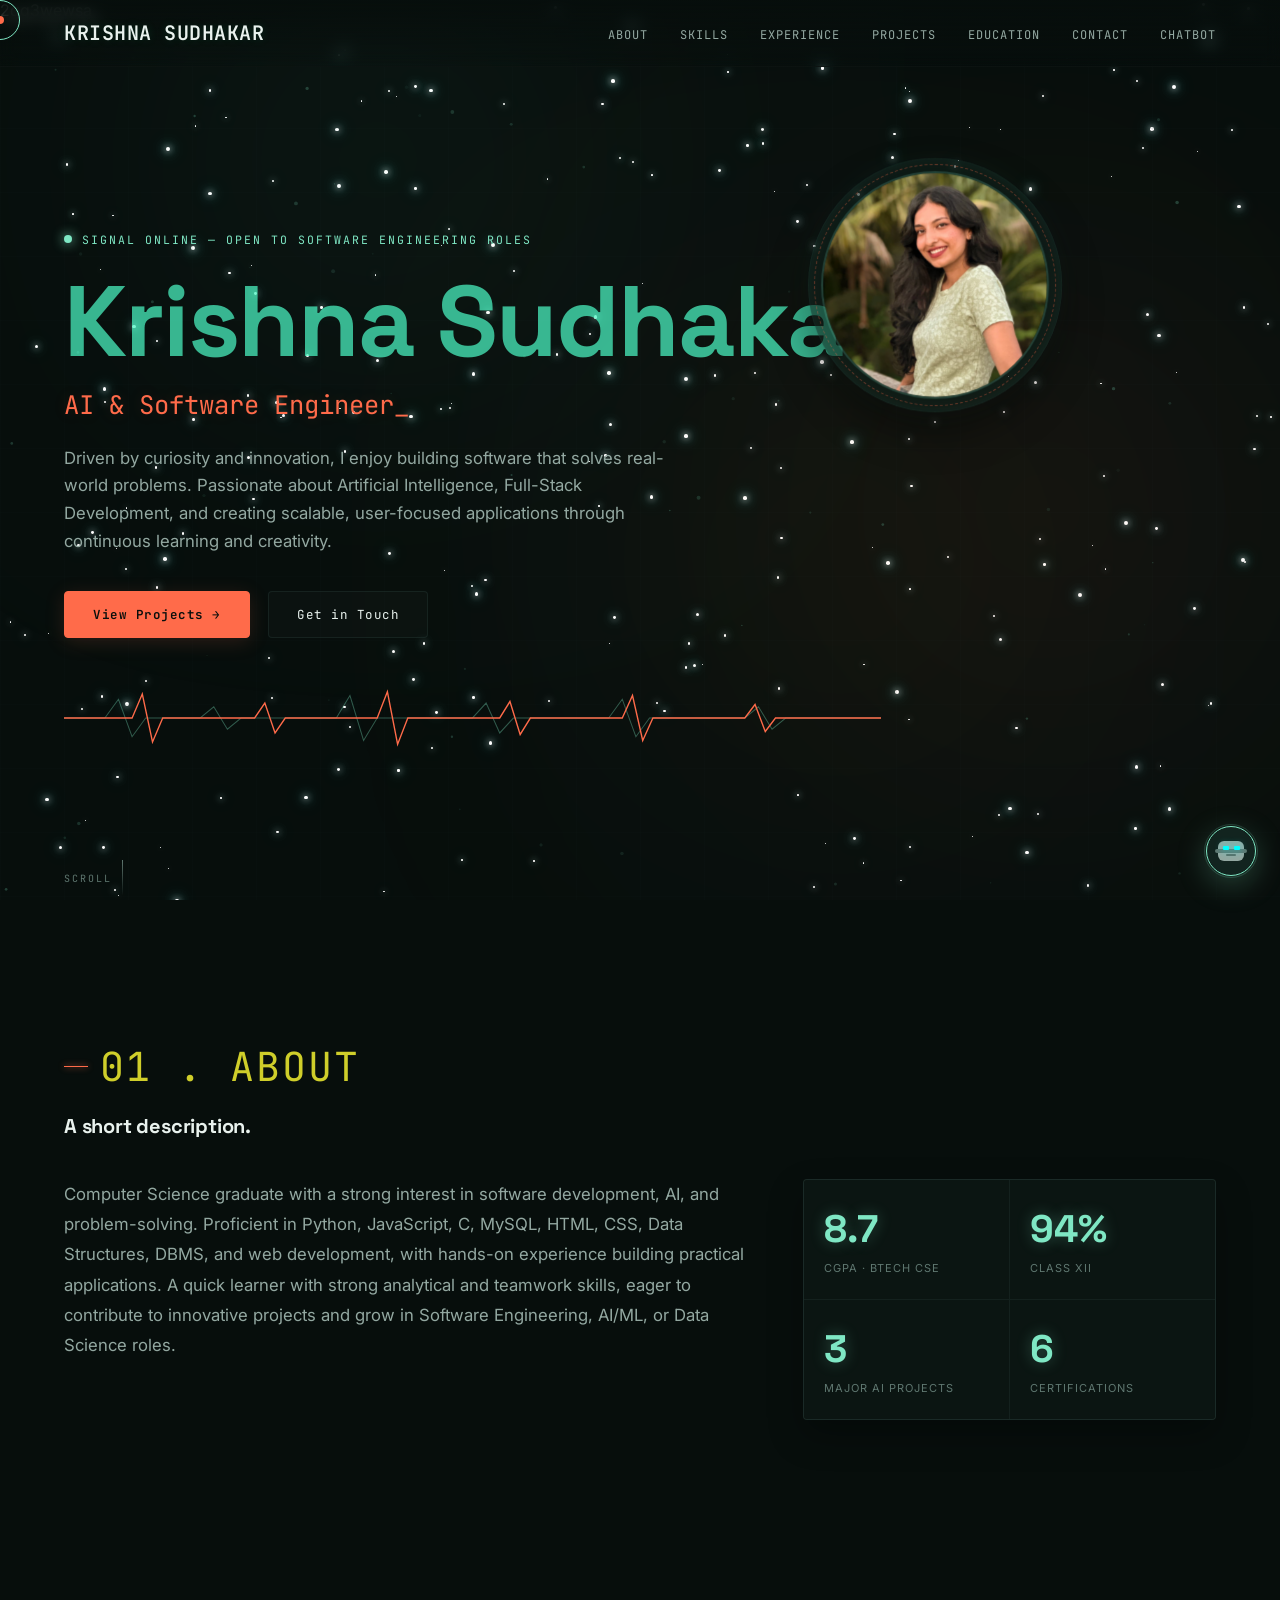
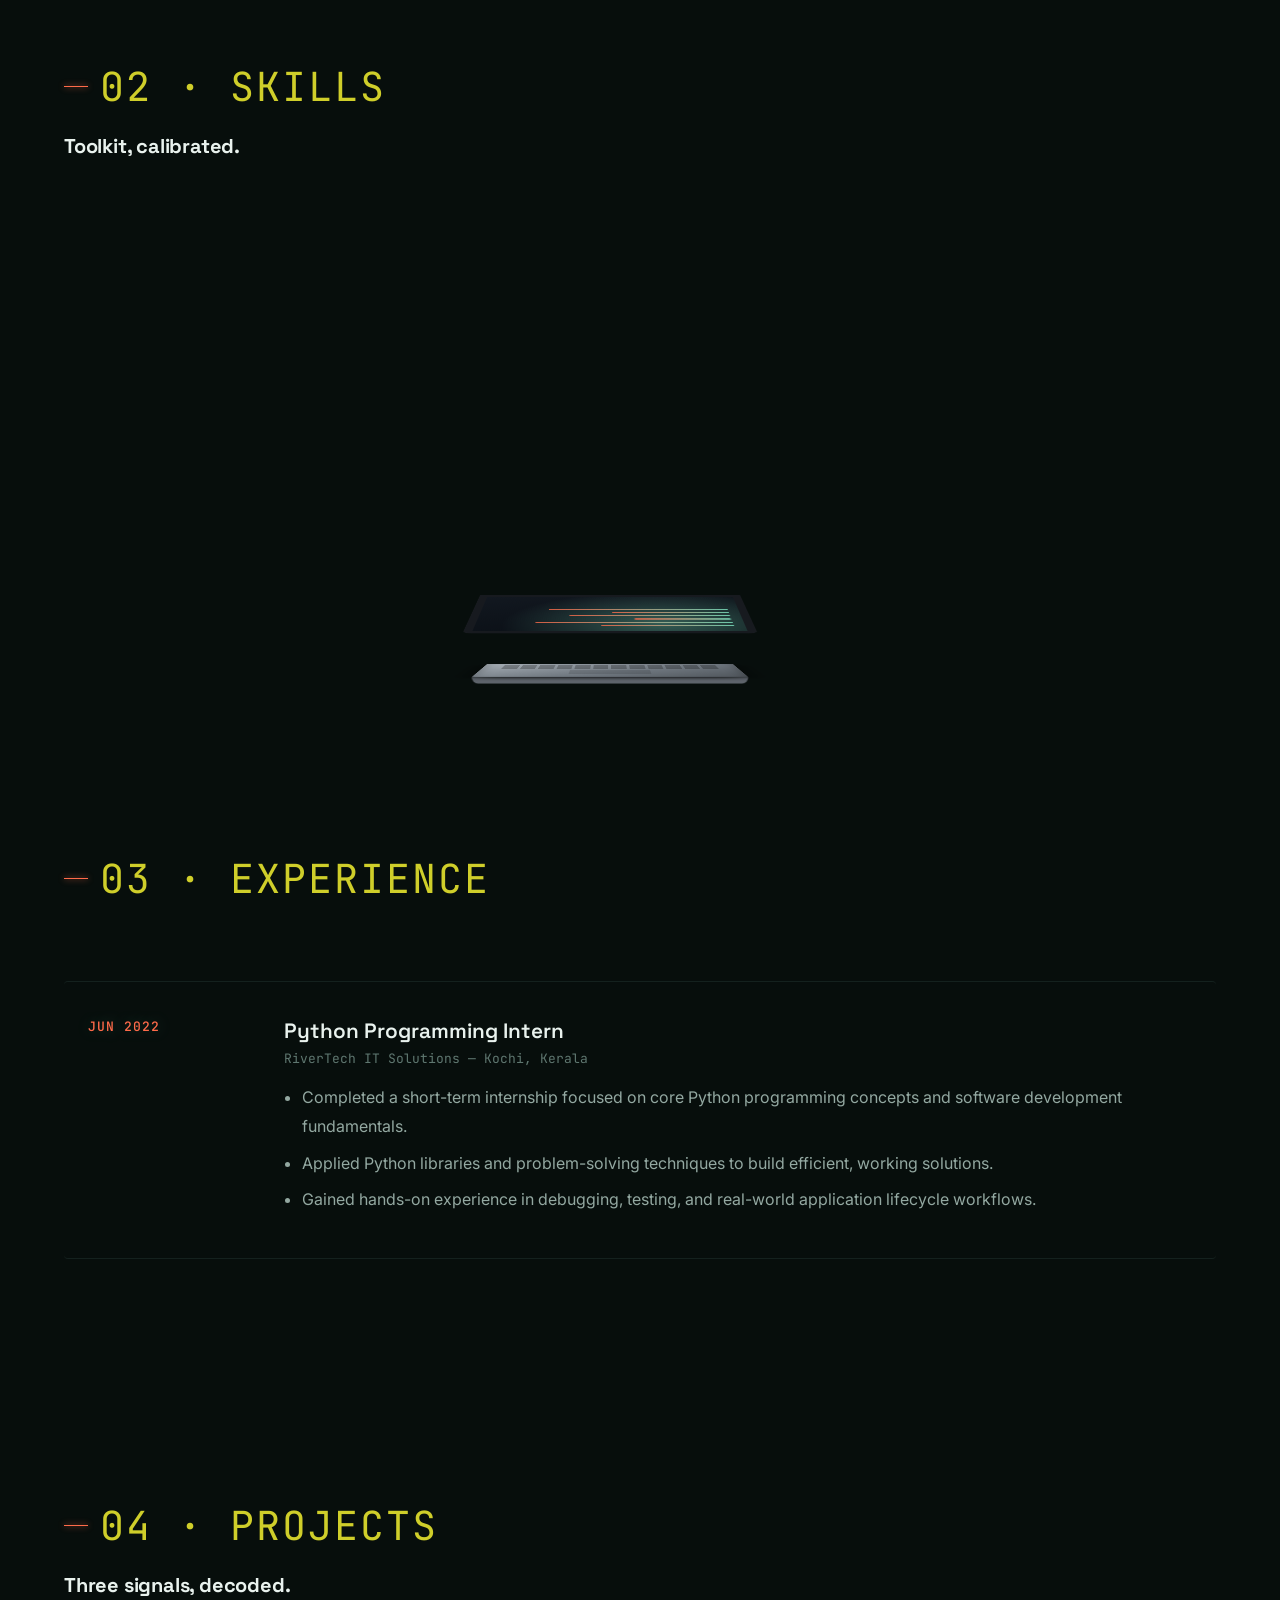
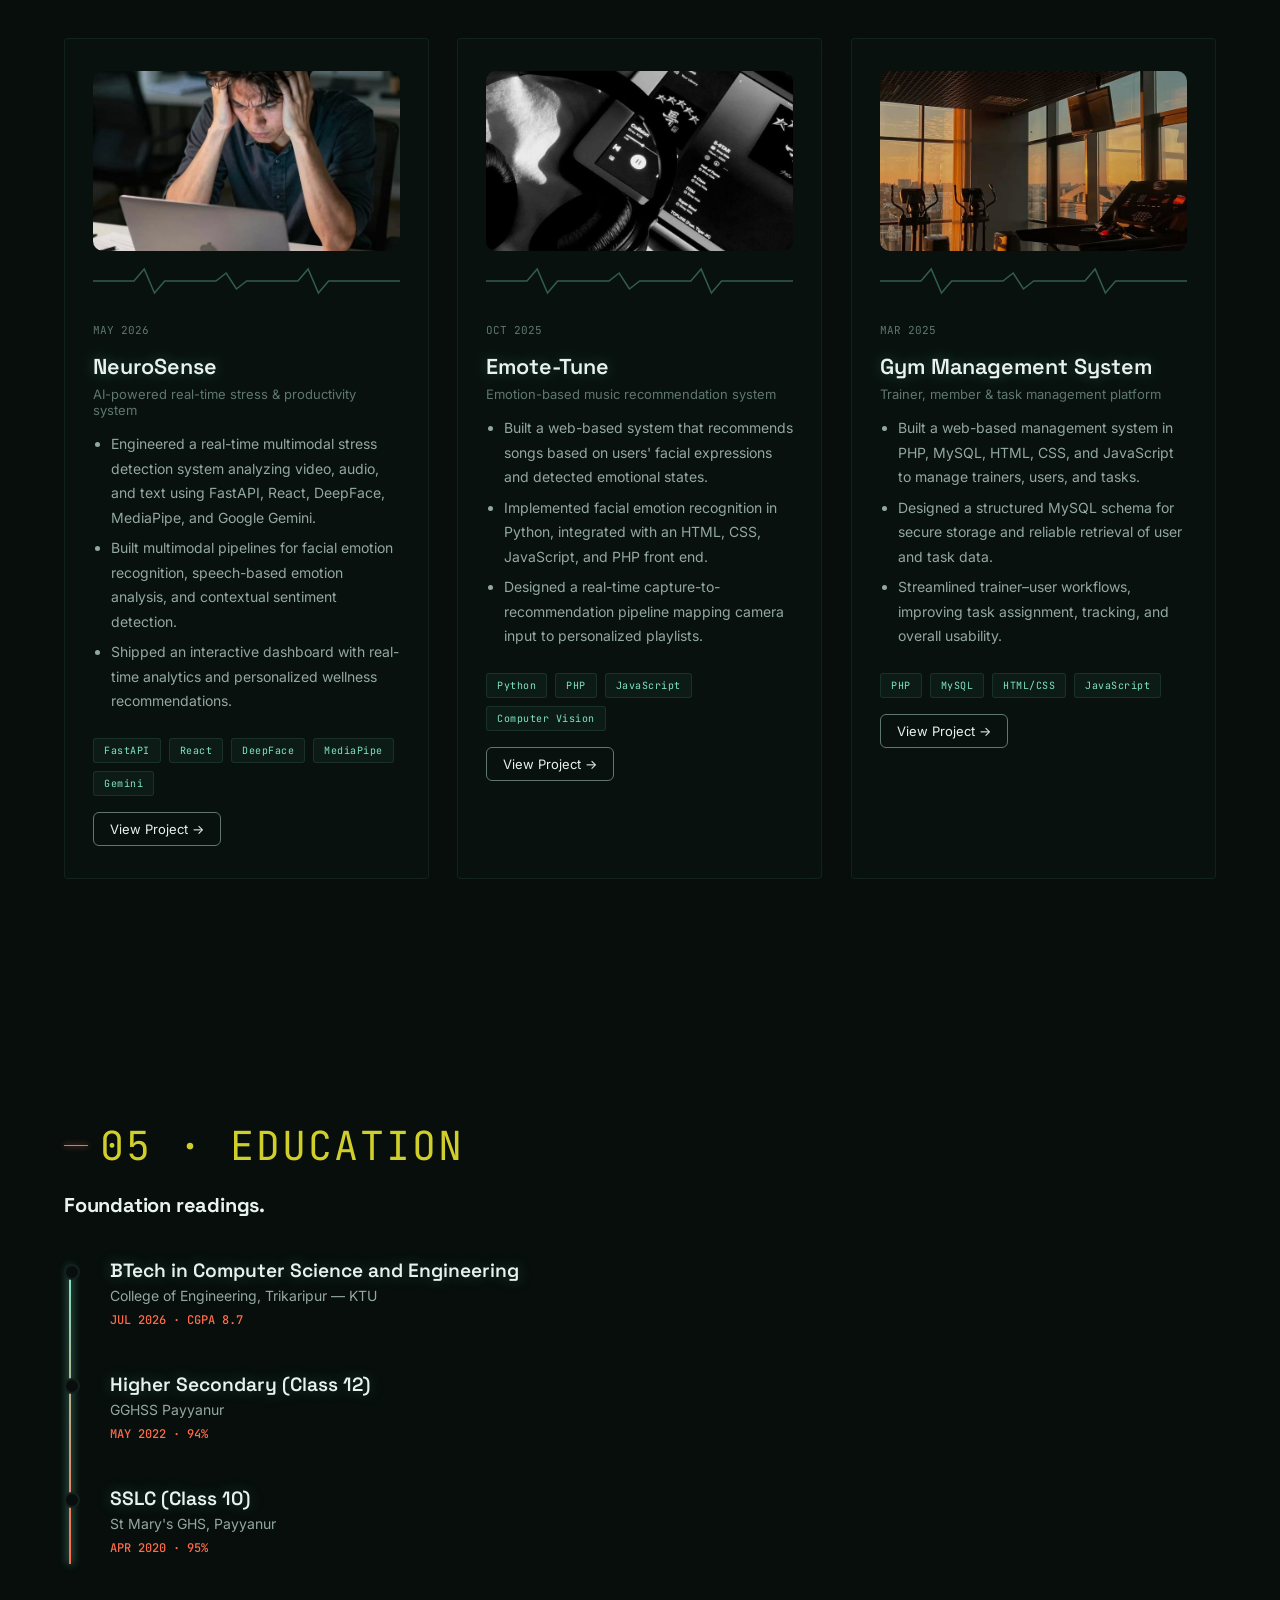
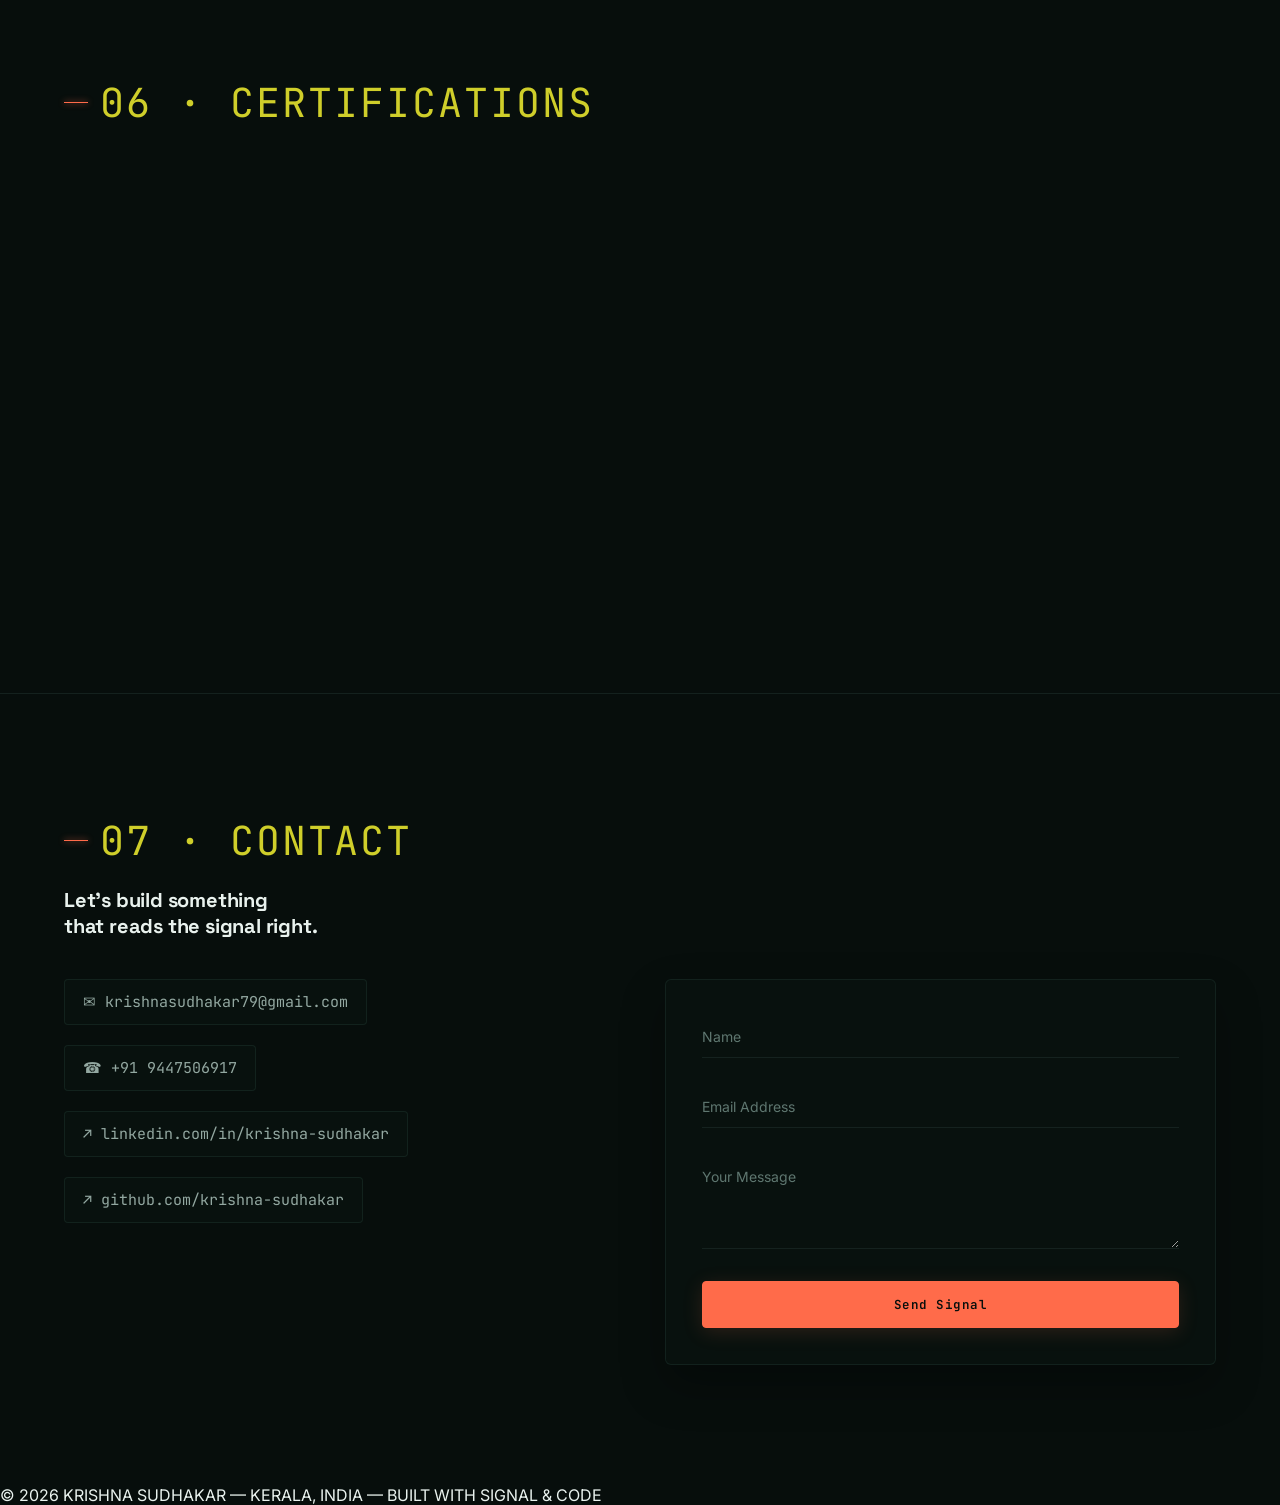
==== commit 532798ee: "Fix HTML encoding issues in index.html" ====
--- a/index.html
+++ b/index.html
@@ -1,7 +1,6 @@
 <!DOCTYPE html>
 <html lang="en">
 <head>
-<meta charset="UTF-8">
 <meta name="viewport" content="width=device-width, initial-scale=1.0">
 <title>Krishna Sudhakar — AI & Software Engineer</title>
 <link rel="preconnect" href="https://fonts.googleapis.com">
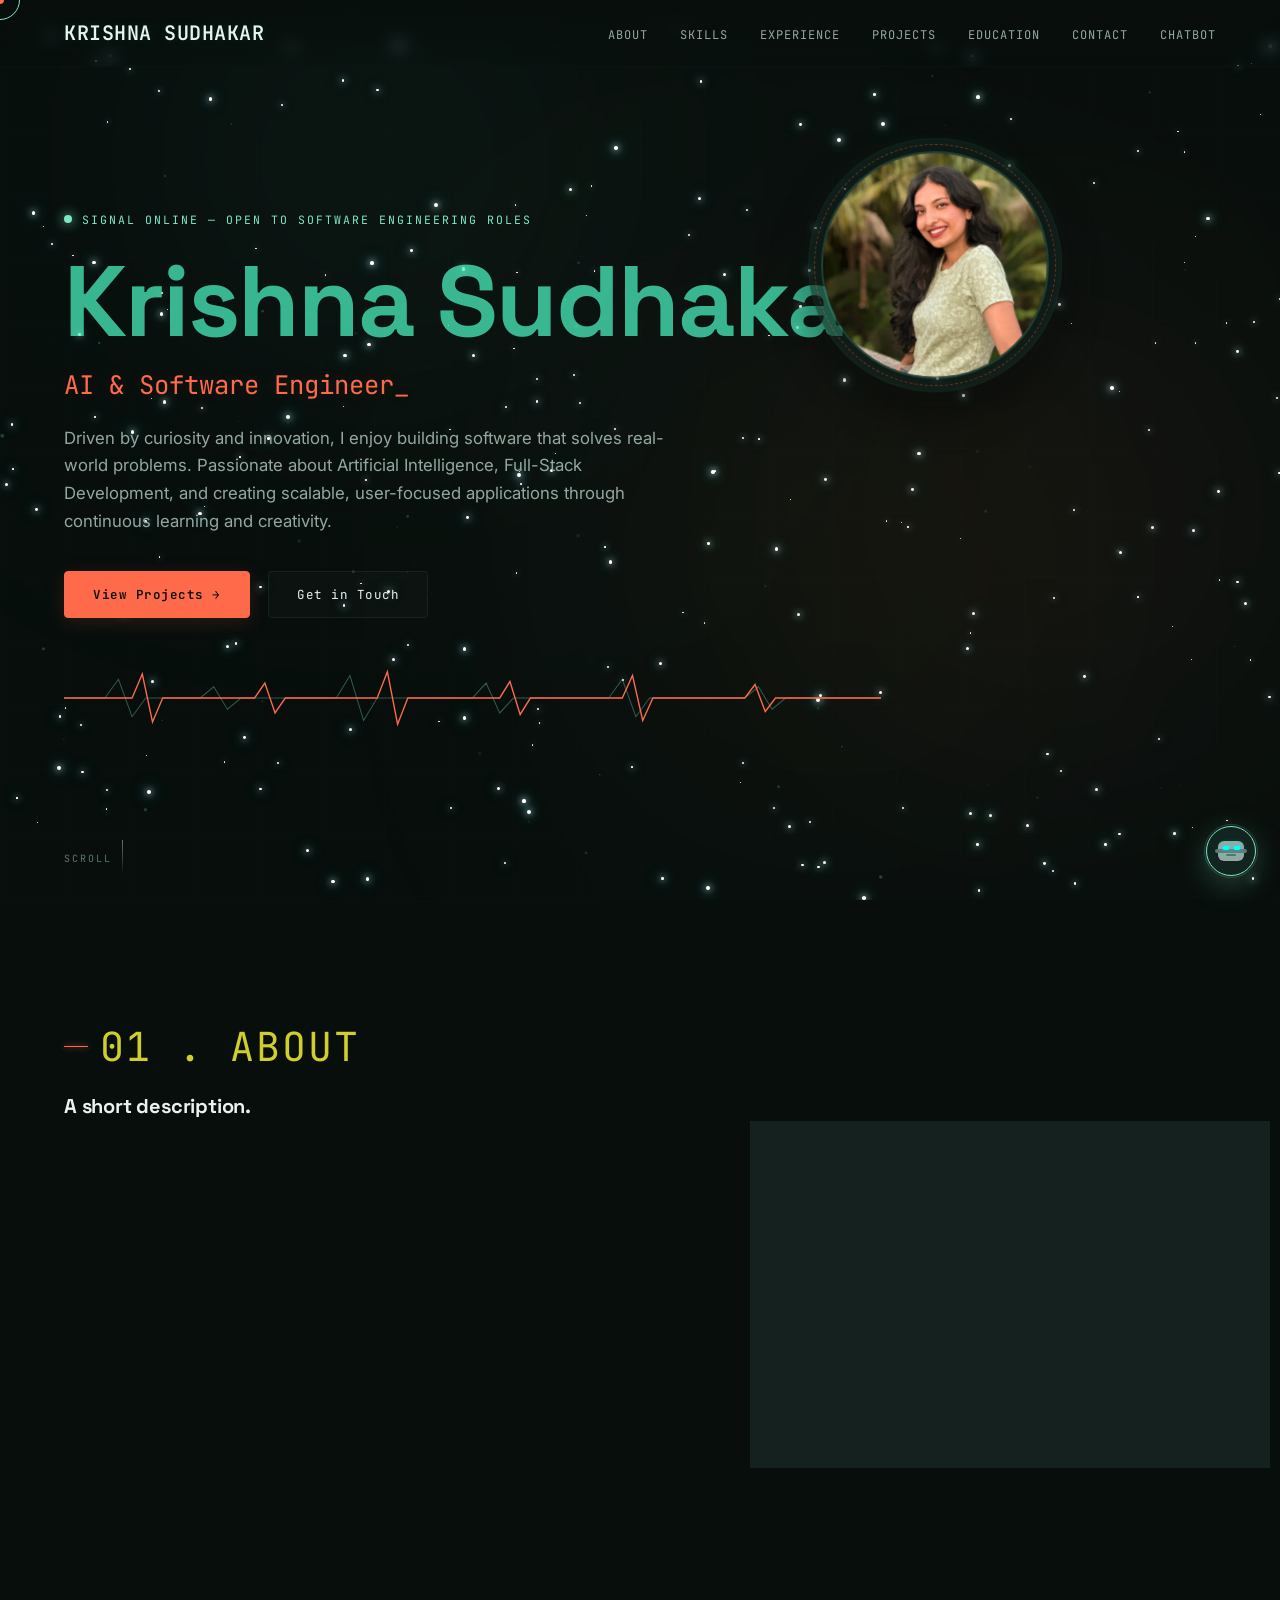
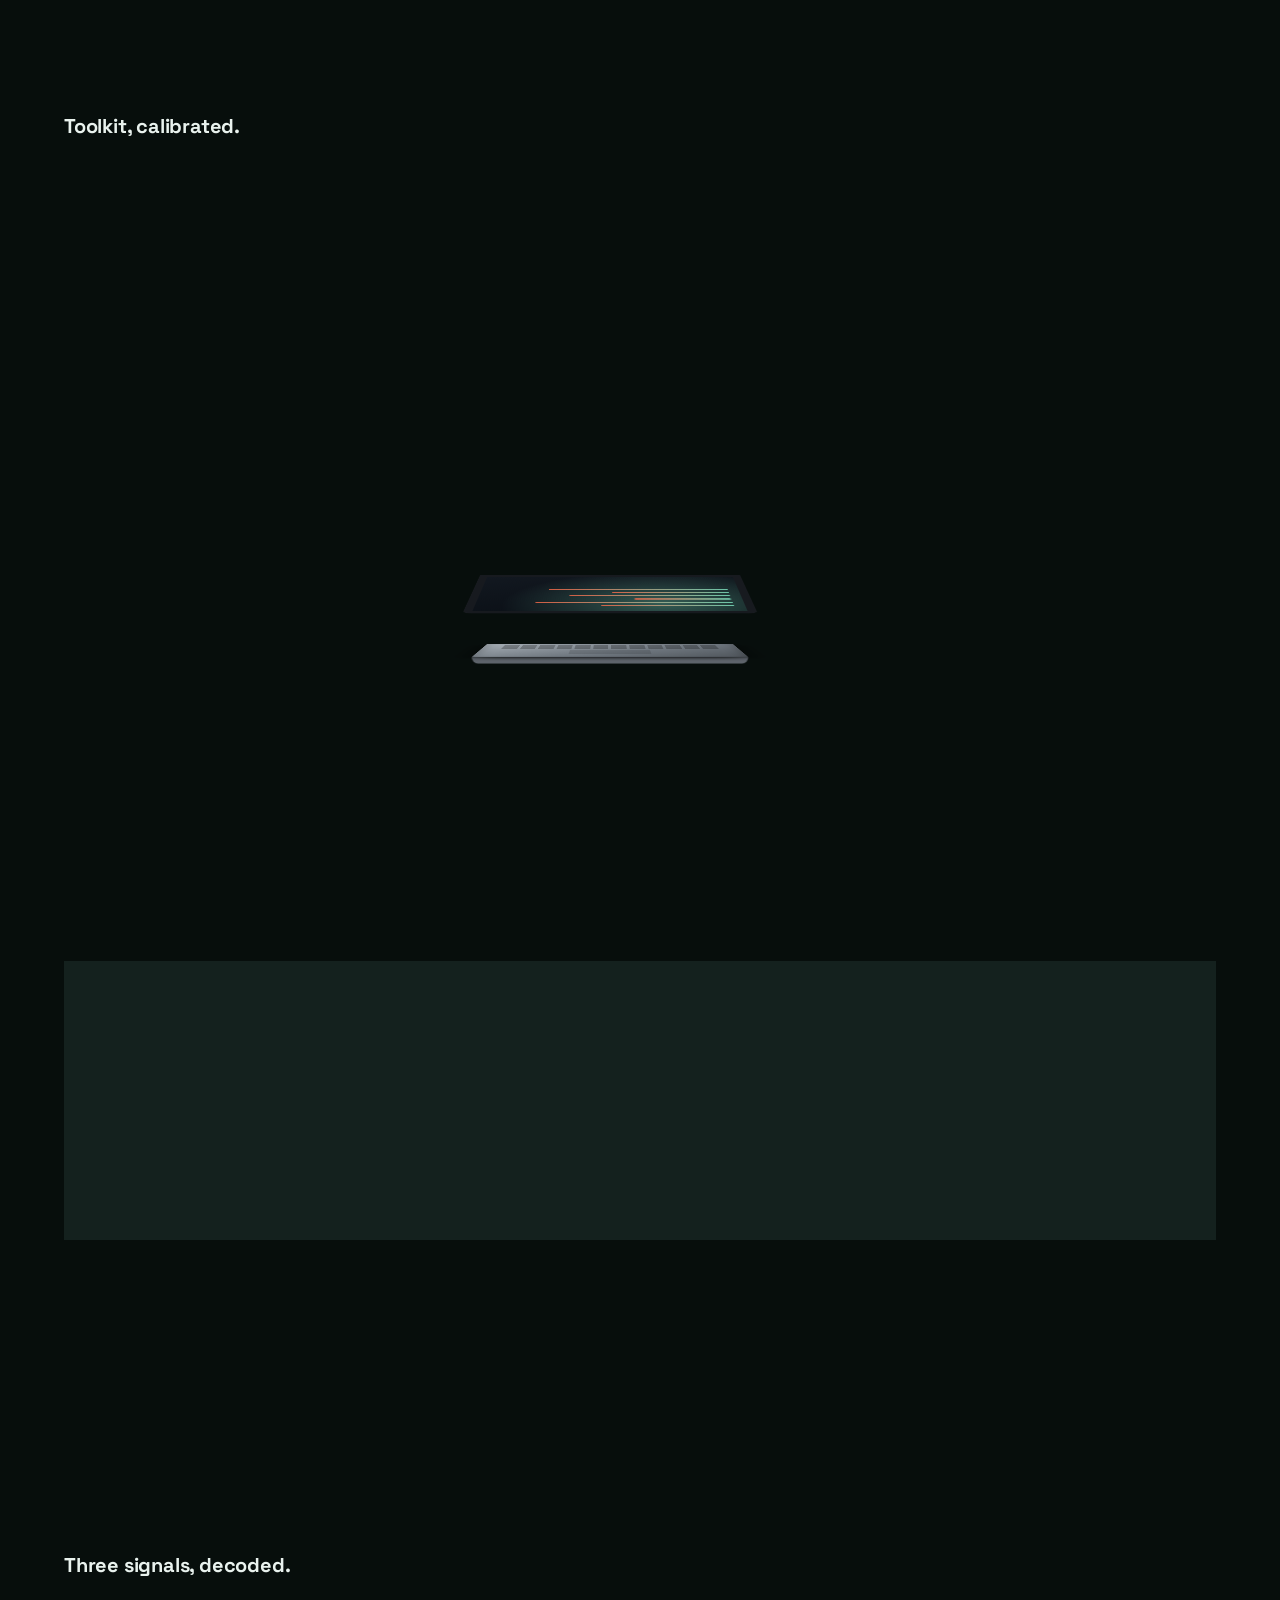
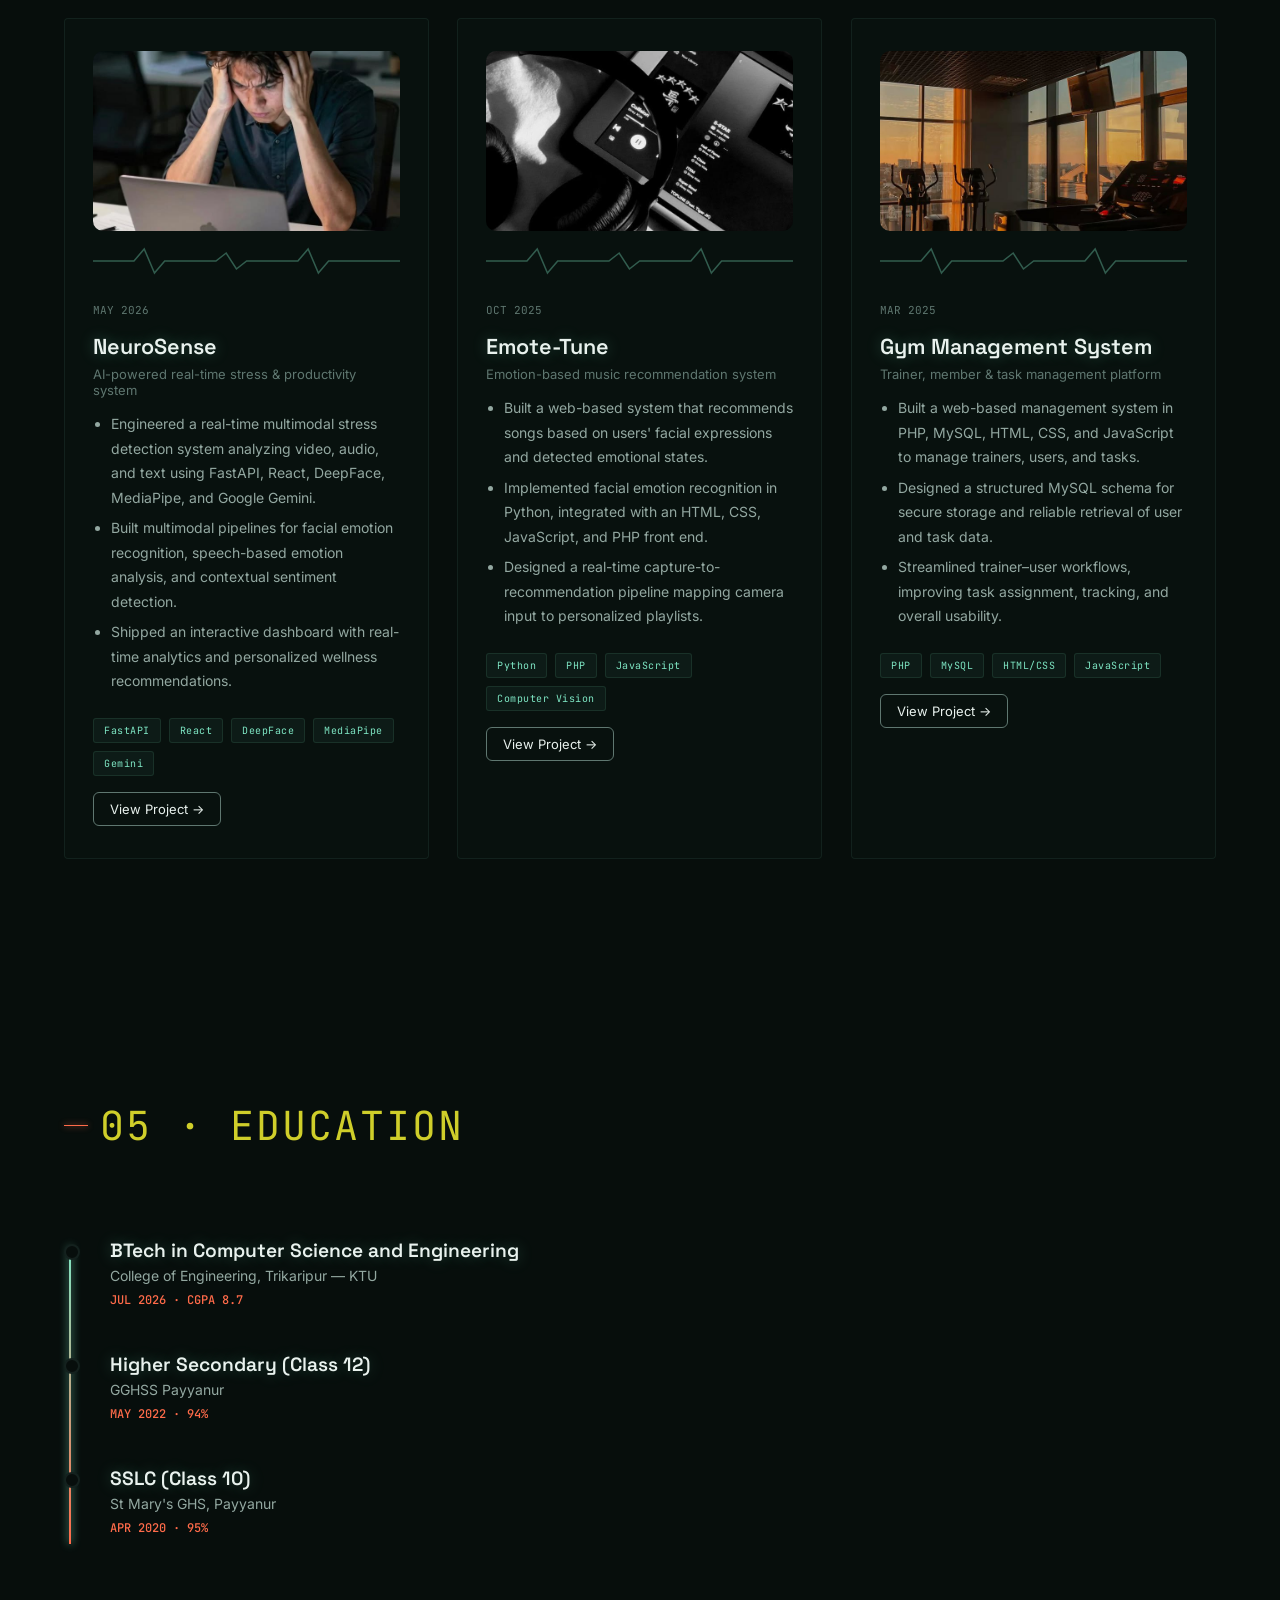
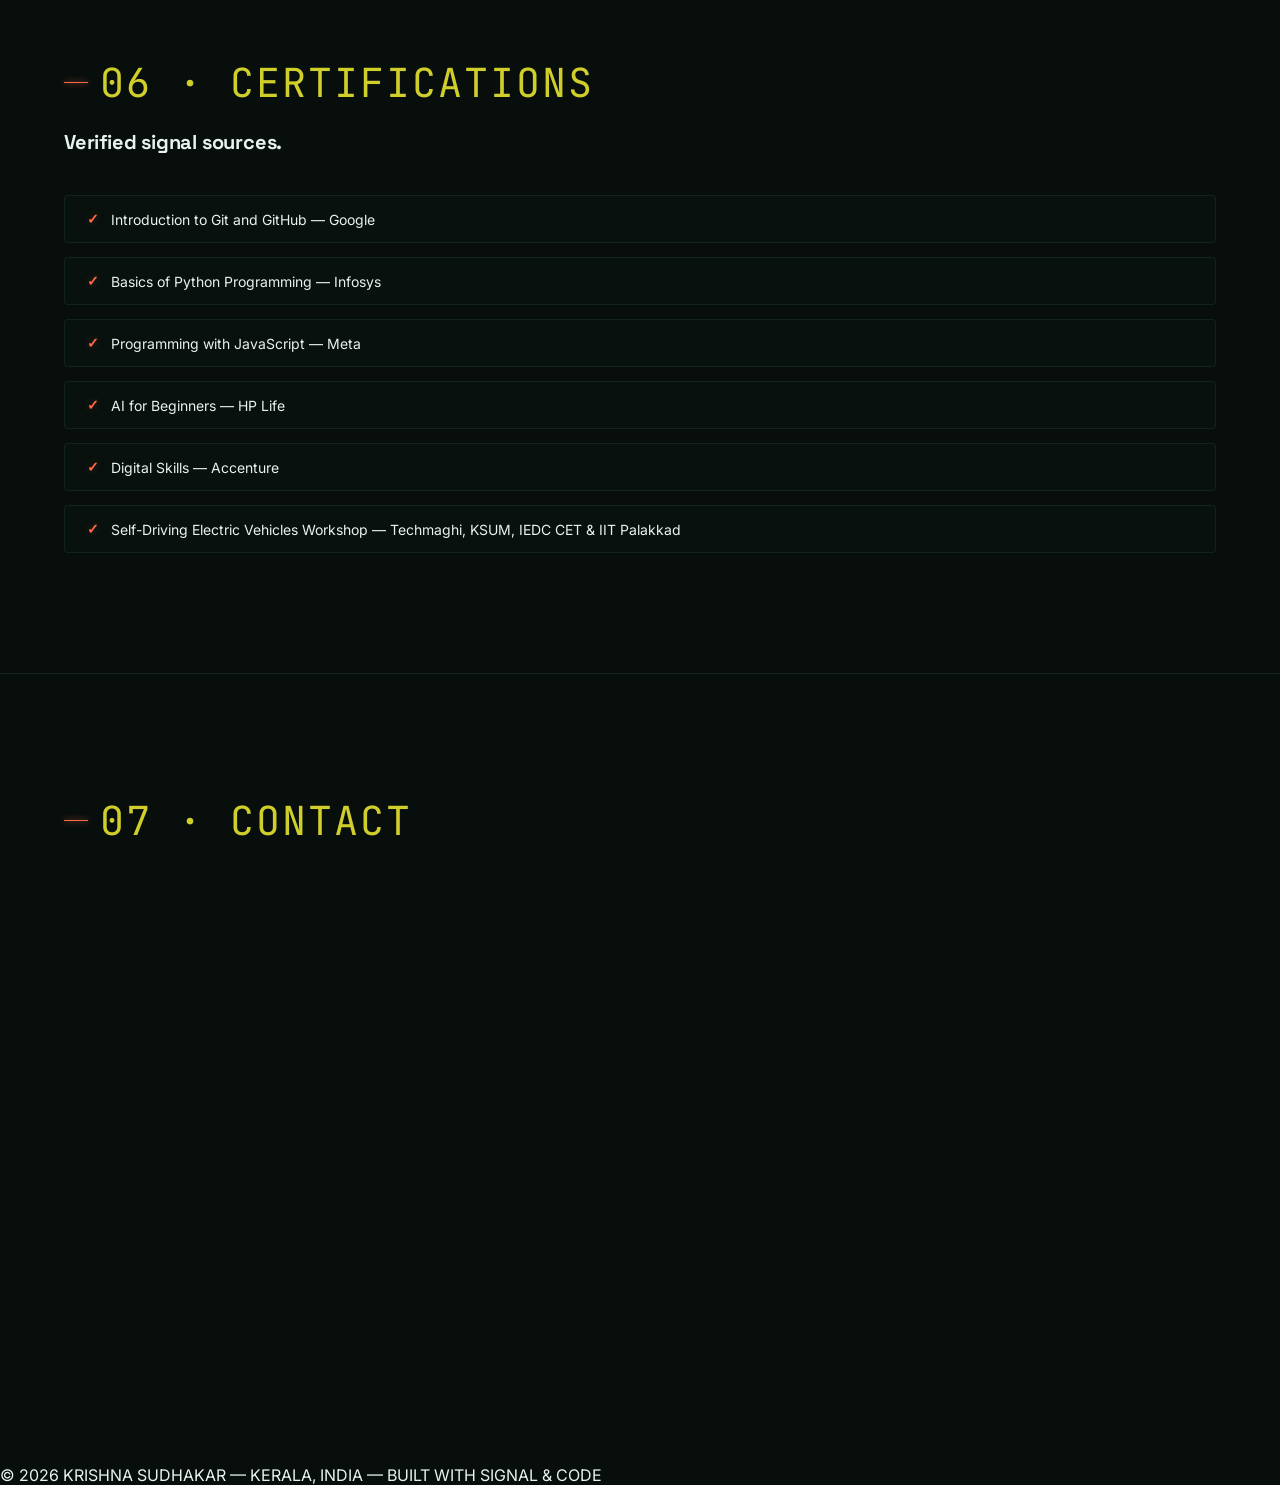
==== commit 6816f3b1: "Updated portfolio and mobile responsiveness" ====
--- a/index.html
+++ b/index.html
@@ -8,7 +8,7 @@
 <link rel="stylesheet" href="style.css">
 </head>
 <body>
-<div id="starfield"></div>2qq3wewsa
+<div id="starfield"></div>
 
   <!-- Scroll Progress Bar -->
   <div id="scroll-progress" class="scroll-progress-bar"></div>
--- a/style.css
+++ b/style.css
@@ -2011,3 +2011,337 @@
     display: none;
   }
 }
+
+/* =========================================
+   MOBILE RESPONSIVE DESIGN
+========================================= */
+
+@media (max-width: 768px) {
+
+  /* Prevent horizontal scrolling */
+  html,
+  body {
+      width: 100%;
+      overflow-x: hidden;
+  }
+
+  /* Header */
+  header {
+      padding: 18px 20px;
+      flex-direction: column;
+      gap: 20px;
+  }
+
+  .logo {
+      font-size: 18px;
+      text-align: center;
+  }
+
+  nav ul {
+      display: flex;
+      flex-wrap: wrap;
+      justify-content: center;
+      gap: 12px;
+  }
+
+  nav ul li a {
+      font-size: 11px;
+  }
+
+  /* Sections */
+  .section-inner {
+      width: 100%;
+      padding: 70px 20px;
+  }
+
+  /* Hero */
+  .hero {
+      min-height: auto;
+      padding: 100px 20px 60px;
+      display: flex;
+      flex-direction: column;
+  }
+
+  .hero-content {
+      width: 100%;
+      text-align: center;
+  }
+
+  .hero-eyebrow {
+      font-size: 10px;
+      line-height: 1.6;
+  }
+
+  .hero-title {
+      font-size: clamp(42px, 12vw, 70px);
+      line-height: 1;
+      word-break: normal;
+  }
+
+  .profession-typing-wrap {
+      font-size: 18px;
+      min-height: 35px;
+  }
+
+  .hero-sub {
+      font-size: 14px;
+      line-height: 1.7;
+      max-width: 100%;
+  }
+
+  /* Buttons */
+  .hero-cta {
+      display: flex;
+      flex-direction: column;
+      align-items: center;
+      gap: 12px;
+  }
+
+  .hero-cta .btn {
+      width: 100%;
+      max-width: 280px;
+      text-align: center;
+  }
+
+  /* Hide large decorative laptop on phone */
+  .laptop-stage {
+      display: none;
+  }
+
+  /* Profile image */
+  .profile-stage {
+      margin: 50px auto 0;
+      width: 80%;
+      max-width: 300px;
+  }
+
+  .profile-img {
+      width: 100%;
+      height: auto;
+  }
+
+  /* Waveform */
+  .waveform-wrap {
+      width: 100%;
+      overflow: hidden;
+  }
+
+  /* About */
+  .about-grid {
+      display: flex;
+      flex-direction: column;
+      gap: 30px;
+  }
+
+  .about-text p {
+      font-size: 15px;
+      line-height: 1.8;
+  }
+
+  /* Readout cards */
+  .readout-card {
+      display: grid;
+      grid-template-columns: repeat(2, 1fr);
+      gap: 15px;
+  }
+
+  /* Skills */
+  .skills-grid {
+      display: flex;
+      flex-direction: column;
+      gap: 25px;
+  }
+
+  .skill-group {
+      width: 100%;
+  }
+
+  .softskills {
+      display: flex;
+      flex-wrap: wrap;
+      gap: 10px;
+  }
+
+  .chip {
+      font-size: 12px;
+      padding: 10px 14px;
+  }
+
+  /* Experience */
+  .log-entry {
+      display: flex;
+      flex-direction: column;
+      gap: 15px;
+  }
+
+  .log-date {
+      font-size: 14px;
+  }
+
+  .log-entry ul {
+      padding-left: 20px;
+  }
+
+  .log-entry li {
+      font-size: 14px;
+      line-height: 1.7;
+  }
+
+  /* Projects */
+  .projects-grid {
+      display: flex;
+      flex-direction: column;
+      gap: 25px;
+  }
+
+  .project-card {
+      width: 100%;
+  }
+
+  .project-img {
+      width: 100%;
+      height: auto;
+  }
+
+  .project-card li {
+      font-size: 14px;
+      line-height: 1.7;
+  }
+
+  .tag-row {
+      display: flex;
+      flex-wrap: wrap;
+      gap: 8px;
+  }
+
+  /* Education */
+  .timeline {
+      padding-left: 20px;
+  }
+
+  .tl-degree {
+      font-size: 17px;
+      line-height: 1.4;
+  }
+
+  .tl-school,
+  .tl-meta {
+      font-size: 13px;
+      line-height: 1.6;
+  }
+
+  /* Certifications */
+  .cert-list {
+      display: flex;
+      flex-direction: column;
+      gap: 12px;
+  }
+
+  .cert {
+      font-size: 13px;
+      line-height: 1.5;
+      padding: 15px;
+  }
+
+  /* Contact */
+  .contact-grid {
+      display: flex;
+      flex-direction: column;
+      gap: 35px;
+  }
+
+  .contact-links {
+      display: flex;
+      flex-direction: column;
+      gap: 15px;
+  }
+
+  .contact-links a {
+      font-size: 13px;
+      word-break: break-word;
+  }
+
+  /* Form */
+  .contact-form-container {
+      width: 100%;
+  }
+
+  .contact-form input,
+  .contact-form textarea {
+      width: 100%;
+      font-size: 16px;
+  }
+
+  /* Footer */
+  footer {
+      font-size: 10px;
+      line-height: 1.6;
+      text-align: center;
+      padding: 25px 15px;
+  }
+
+  /* Hide custom cursor on touch devices */
+  .custom-cursor-dot,
+  .custom-cursor-outline {
+      display: none;
+  }
+
+  /* Chatbot */
+  .robot-widget-container {
+      right: 15px;
+      bottom: 15px;
+  }
+
+  .robot-chat-window {
+      width: calc(100vw - 30px);
+      max-width: 360px;
+      right: 0;
+  }
+
+  /* Back to top */
+  .back-to-top-btn {
+      right: 15px;
+      bottom: 85px;
+  }
+}
+@media (max-width: 480px) {
+
+  .section-title {
+      font-size: 32px;
+      line-height: 1.2;
+  }
+
+  .hero-title {
+      font-size: 42px;
+  }
+
+  .hero-eyebrow {
+      font-size: 9px;
+  }
+
+  .readout-card {
+      grid-template-columns: 1fr 1fr;
+  }
+
+  .val {
+      font-size: 28px;
+  }
+
+  .label {
+      font-size: 10px;
+  }
+
+  .project-title {
+      font-size: 24px;
+  }
+
+  .chat-suggestions {
+      overflow-x: auto;
+      display: flex;
+      gap: 8px;
+  }
+
+  .suggestion-chip {
+      white-space: nowrap;
+  }
+}
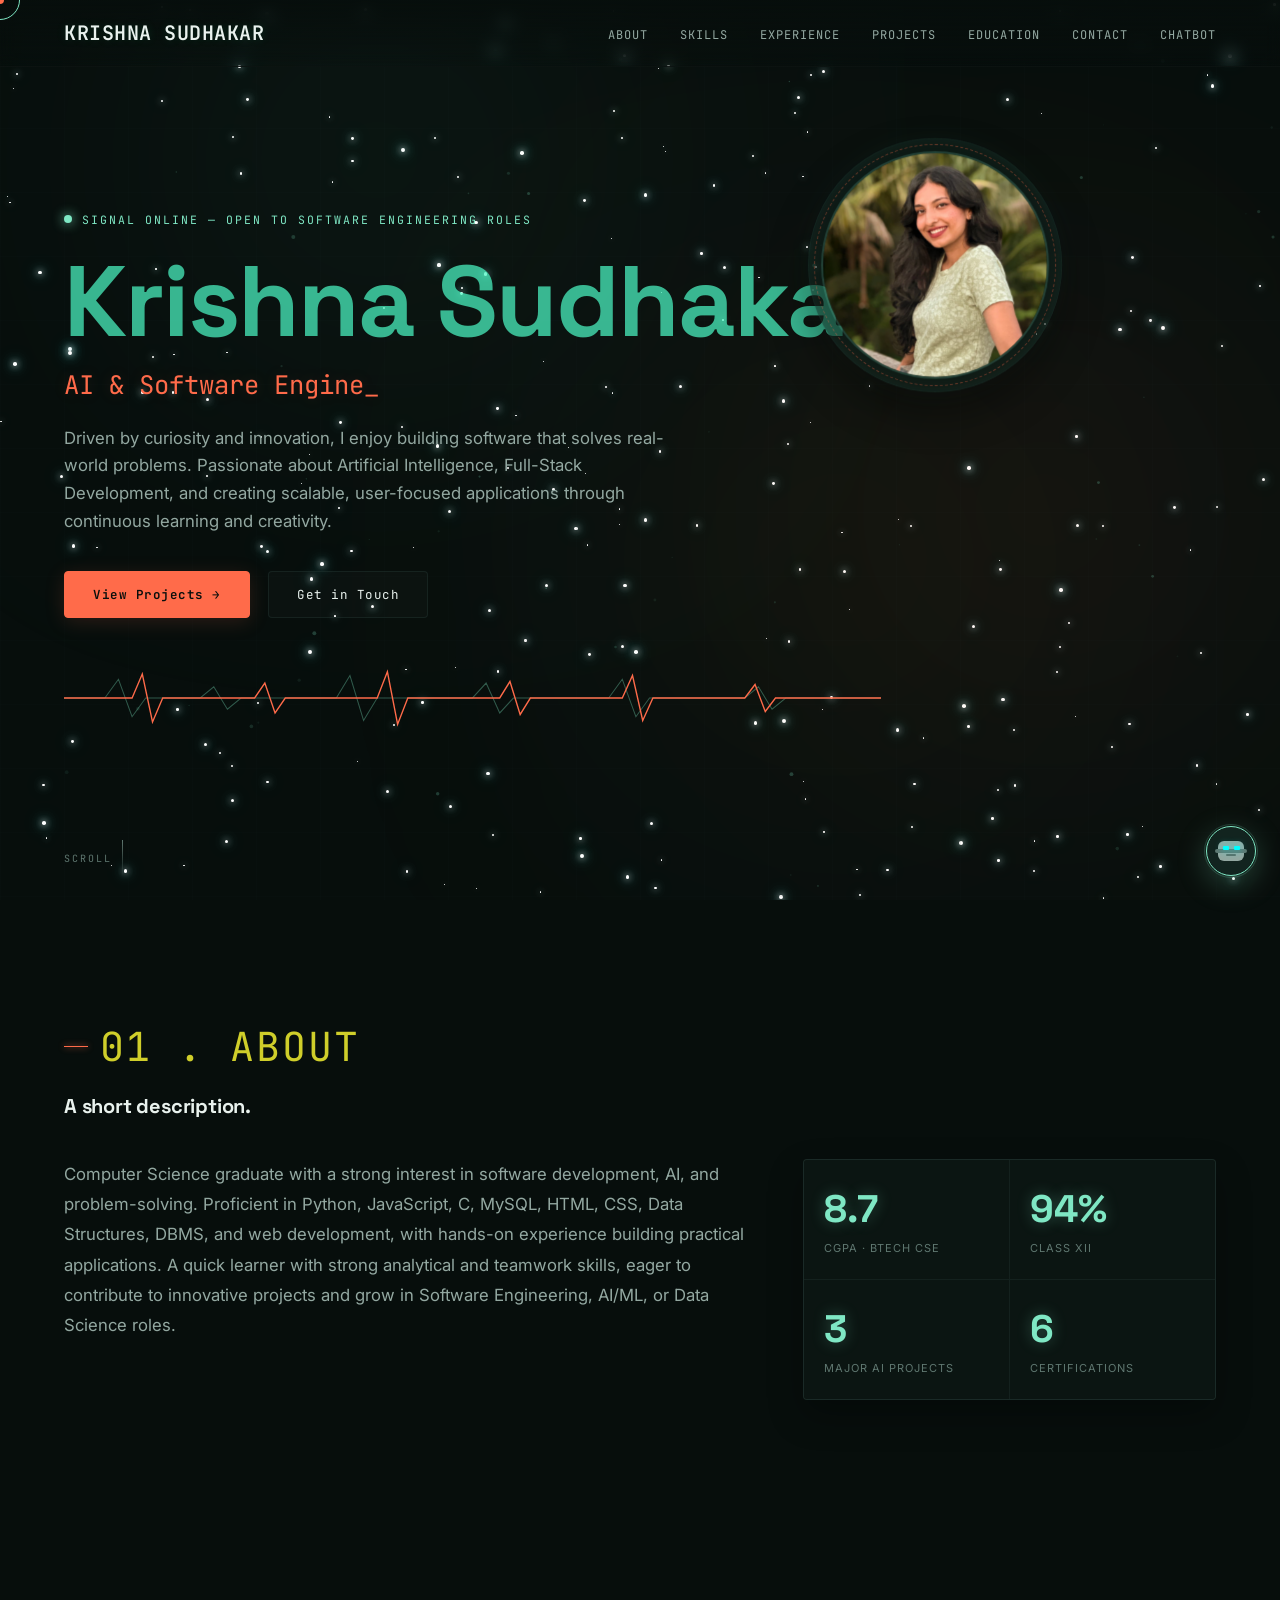
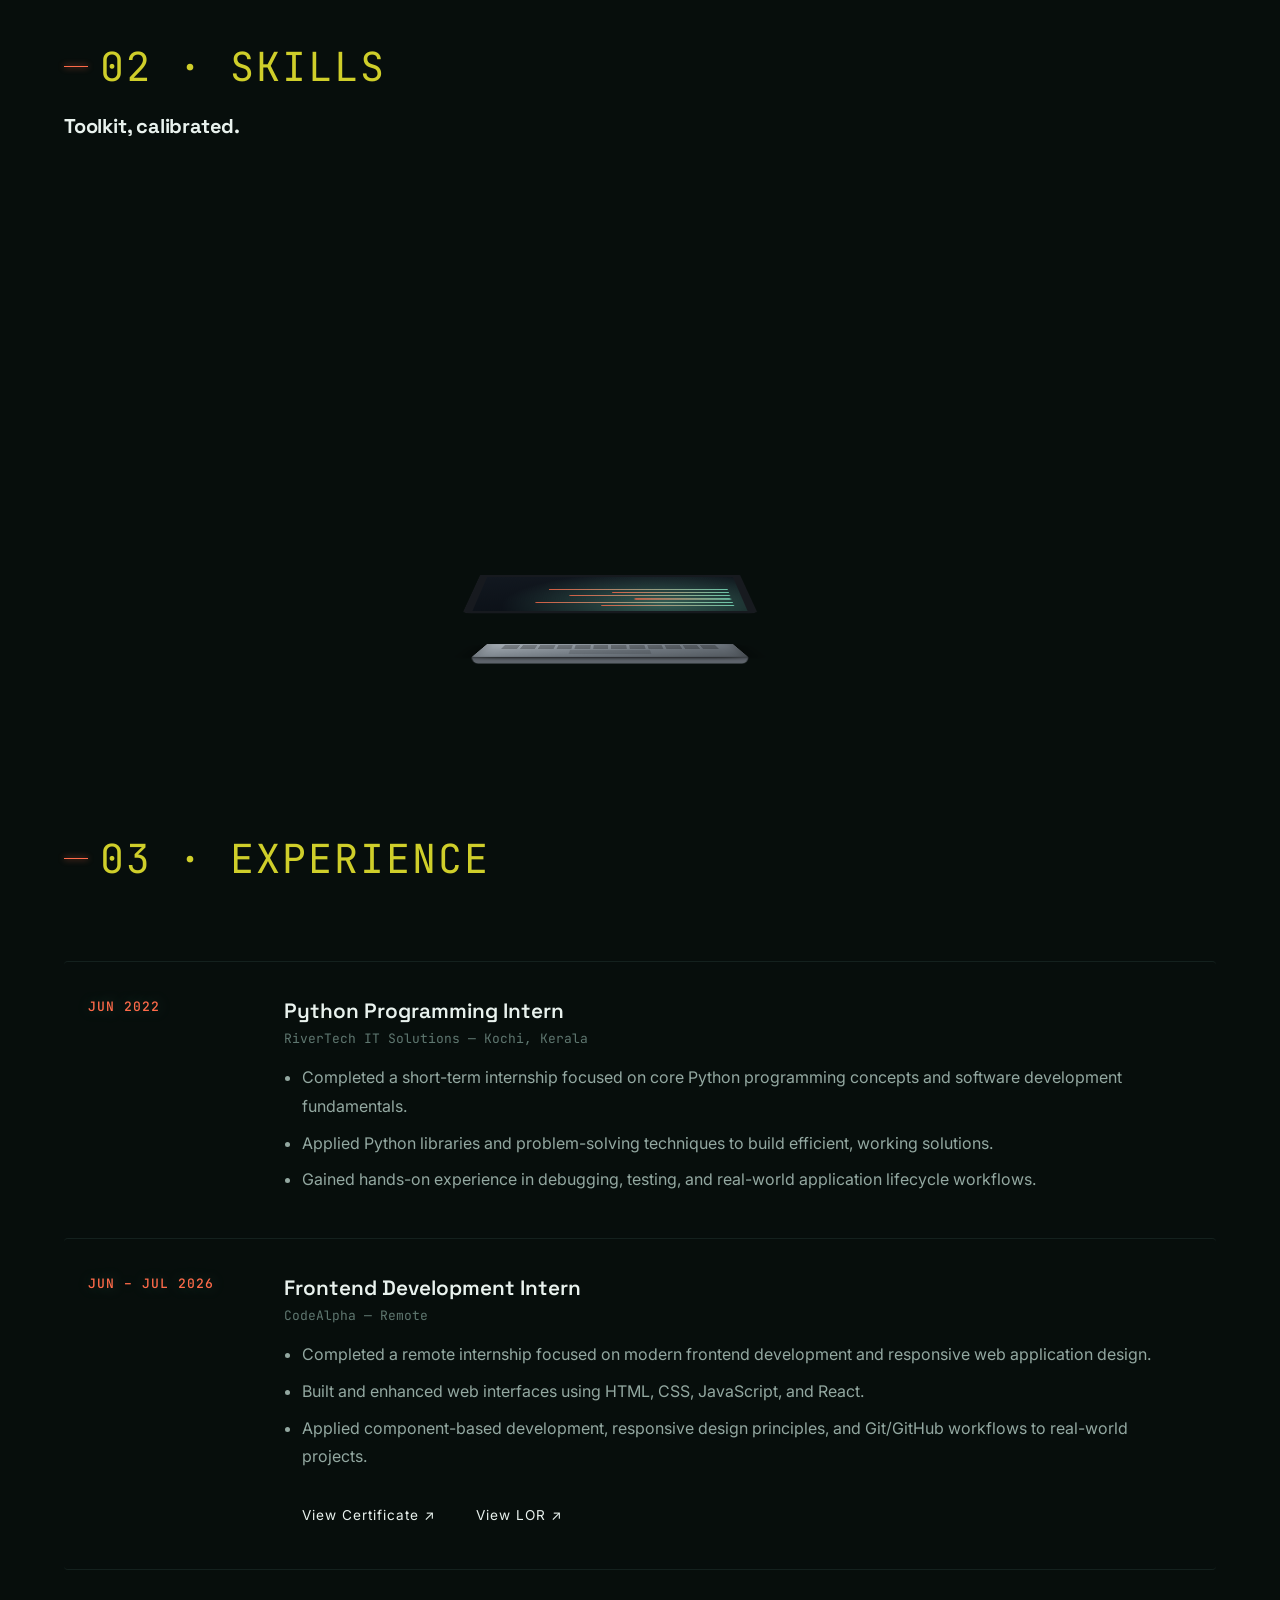
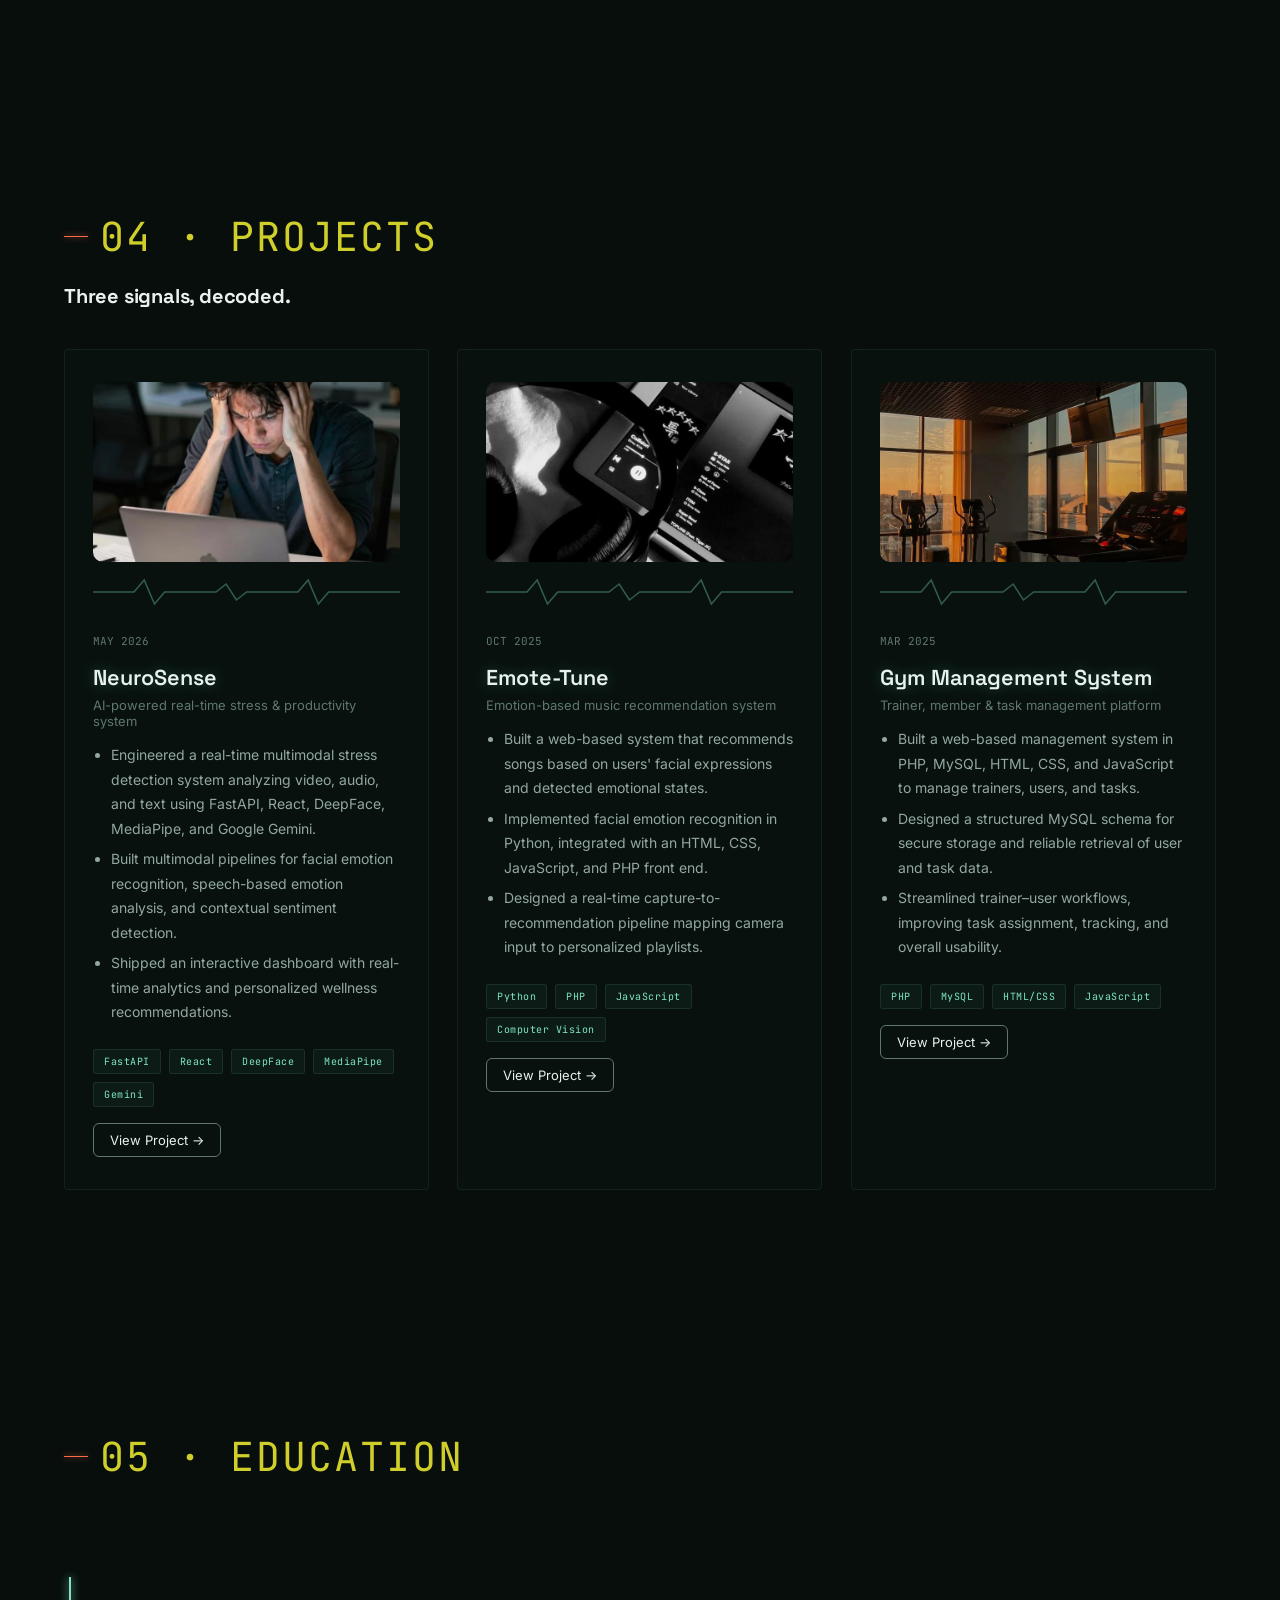
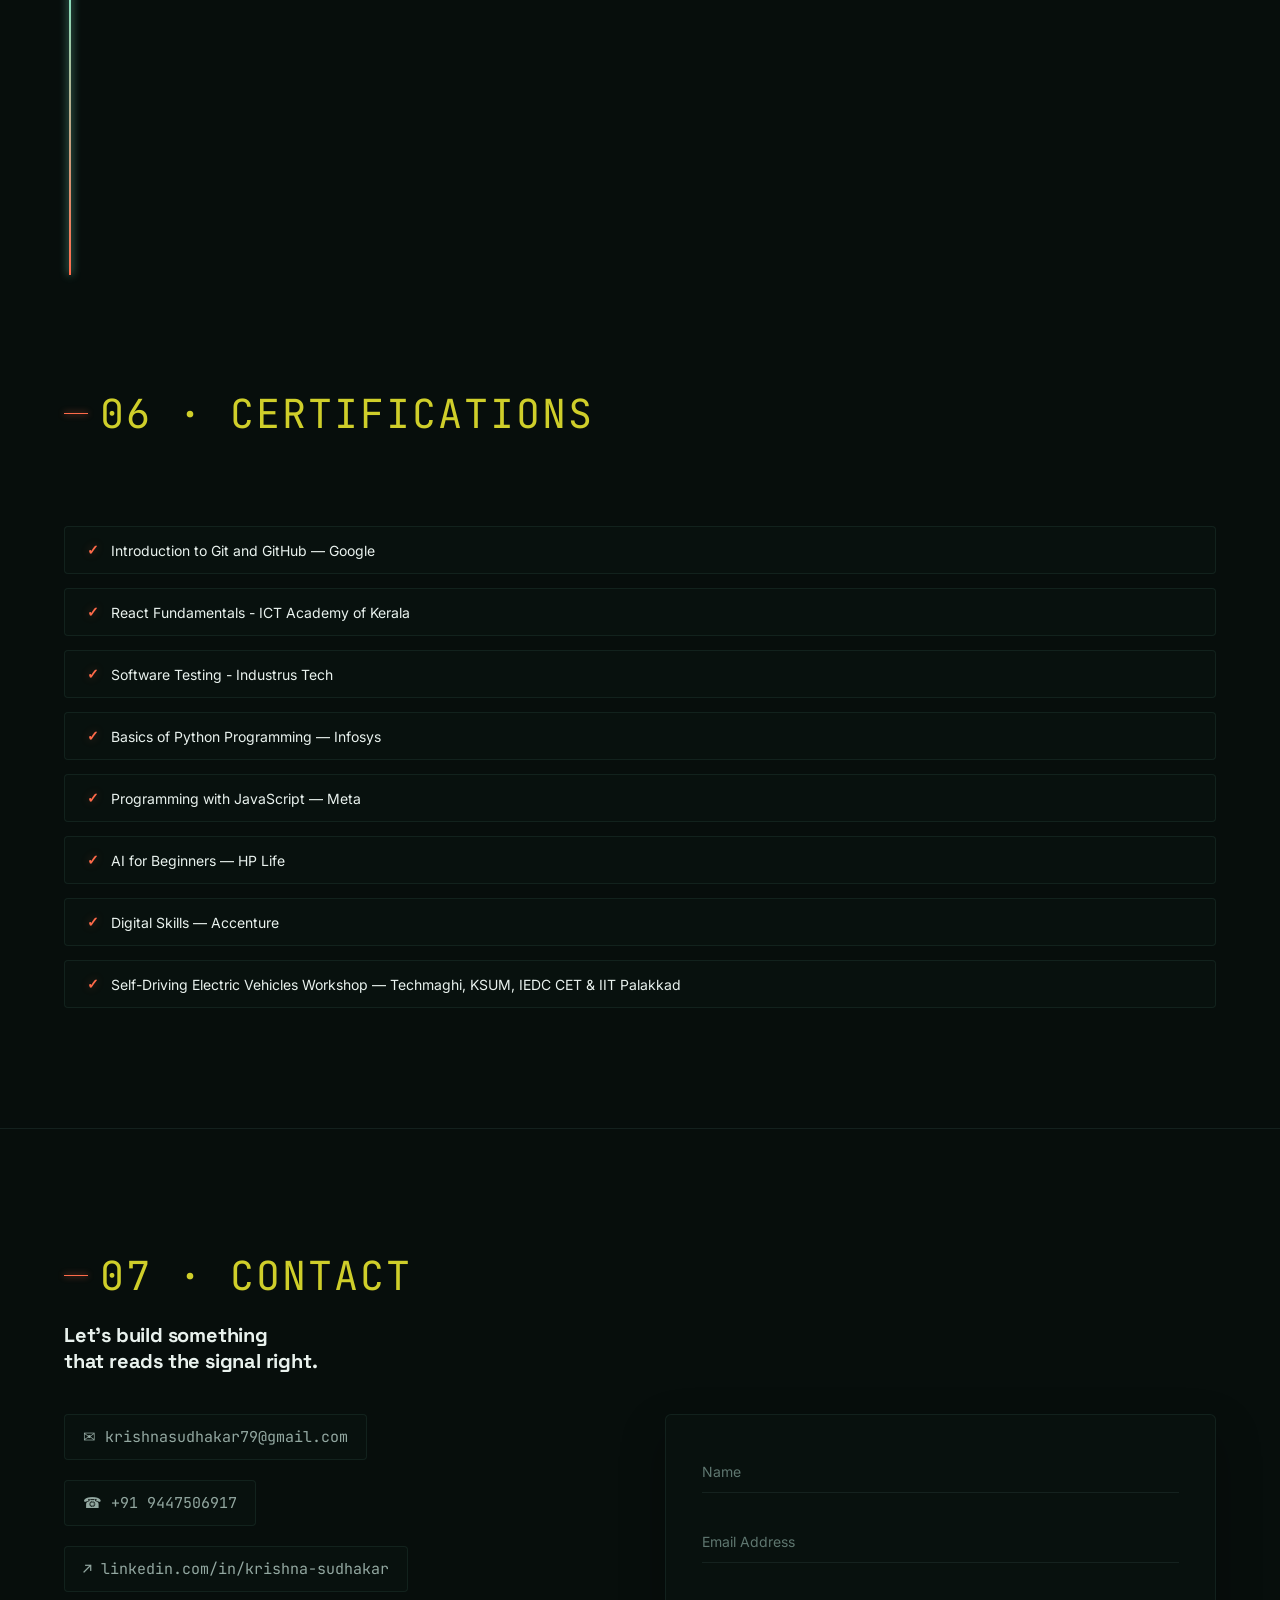
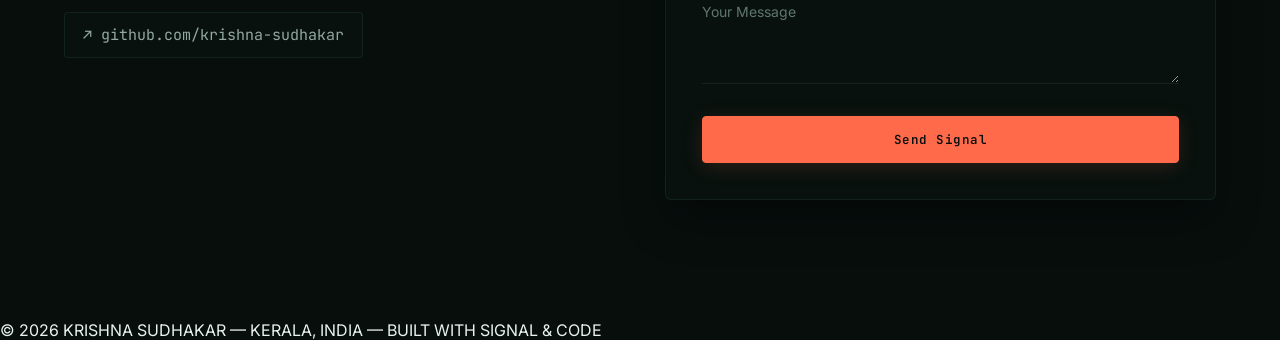
==== commit d229d32a: "Updated portfolio" ====
--- a/index.html
+++ b/index.html
@@ -184,6 +184,35 @@
             </ul>
           </div>
         </div>
+        <div class="log-entry hover-lift">
+          <div class="log-date text-glow">JUN – JUL 2026</div>
+          <div>
+            <div class="log-role">Frontend Development Intern</div>
+            <div class="log-org">CodeAlpha — Remote</div>
+            <ul>
+              <li>Completed a remote internship focused on modern frontend development and responsive web application design.</li>
+              <li>Built and enhanced web interfaces using HTML, CSS, JavaScript, and React.</li>
+              <li>Applied component-based development, responsive design principles, and Git/GitHub workflows to real-world projects.</li>
+            </ul>
+            <a
+              href="certificates/Certificate_Krishna Sudhakar.pdf"
+              target="_blank"
+              rel="noopener noreferrer"
+              class="certificate-btn"
+            >
+              View Certificate ↗
+            </a>
+
+            <a
+              href="certificates/LOR_Krishna Sudhakar.pdf"
+              target="_blank"
+              rel="noopener noreferrer"
+              class="certificate-btn"
+            >
+              View LOR ↗
+            </a>
+          </div>
+        </div>
       </div>
     </div>
   </section>
@@ -288,6 +317,16 @@
         <span>Introduction to Git and GitHub — Google</span>
       </a>
 
+      <a href="certificates/IT_SOLUTIONS-REACT_06_JAN_2025_BATCH_01_19785.pdf" target="_blank" class="cert cert-link hover-lift">
+        <span class="cert-icon">✓</span>
+        <span>React Fundamentals - ICT Academy of Kerala</span>
+      </a>
+
+      <a href="certificates/Krishna sudhakarINDUSWK124875.pdf" target="_blank" class="cert cert-link hover-lift">
+        <span class="cert-icon">✓</span>
+        <span>Software Testing - Industrus Tech</span>
+      </a>
+
       <a href="https://your-python-certificate-link" target="_blank" class="cert cert-link hover-lift">
         <span class="cert-icon">✓</span>
         <span>Basics of Python Programming — Infosys</span>
@@ -308,7 +347,7 @@
         <span>Digital Skills — Accenture</span>
       </a>
 
-      <a href="https://your-workshop-certificate-link" target="_blank" class="cert cert-link hover-lift">
+      <a href="certificates/Krishna sudhakar.pdf" target="_blank" class="cert cert-link hover-lift">
         <span class="cert-icon">✓</span>
         <span>Self-Driving Electric Vehicles Workshop — Techmaghi, KSUM, IEDC CET & IIT Palakkad</span>
       </a>
--- a/style.css
+++ b/style.css
@@ -1032,6 +1032,24 @@
 }
 
 /* ---------- EXPERIENCE & GENERAL LIFTS ---------- */
+.certificate-btn {
+  display: inline-block;
+  margin-top: 18px;
+  padding: 10px 18px;
+  border: 1px solid var(--accent-color);
+  color: var(--accent-color);
+  text-decoration: none;
+  font-size: 0.85rem;
+  letter-spacing: 1px;
+  transition: all 0.3s ease;
+}
+
+.certificate-btn:hover {
+  background: var(--accent-color);
+  color: #000;
+  transform: translateY(-3px);
+  box-shadow: 0 0 15px var(--accent-color);
+}
 .hover-lift {
   transition: transform 0.4s cubic-bezier(0.16, 1, 0.3, 1),
               box-shadow 0.4s cubic-bezier(0.16, 1, 0.3, 1),
